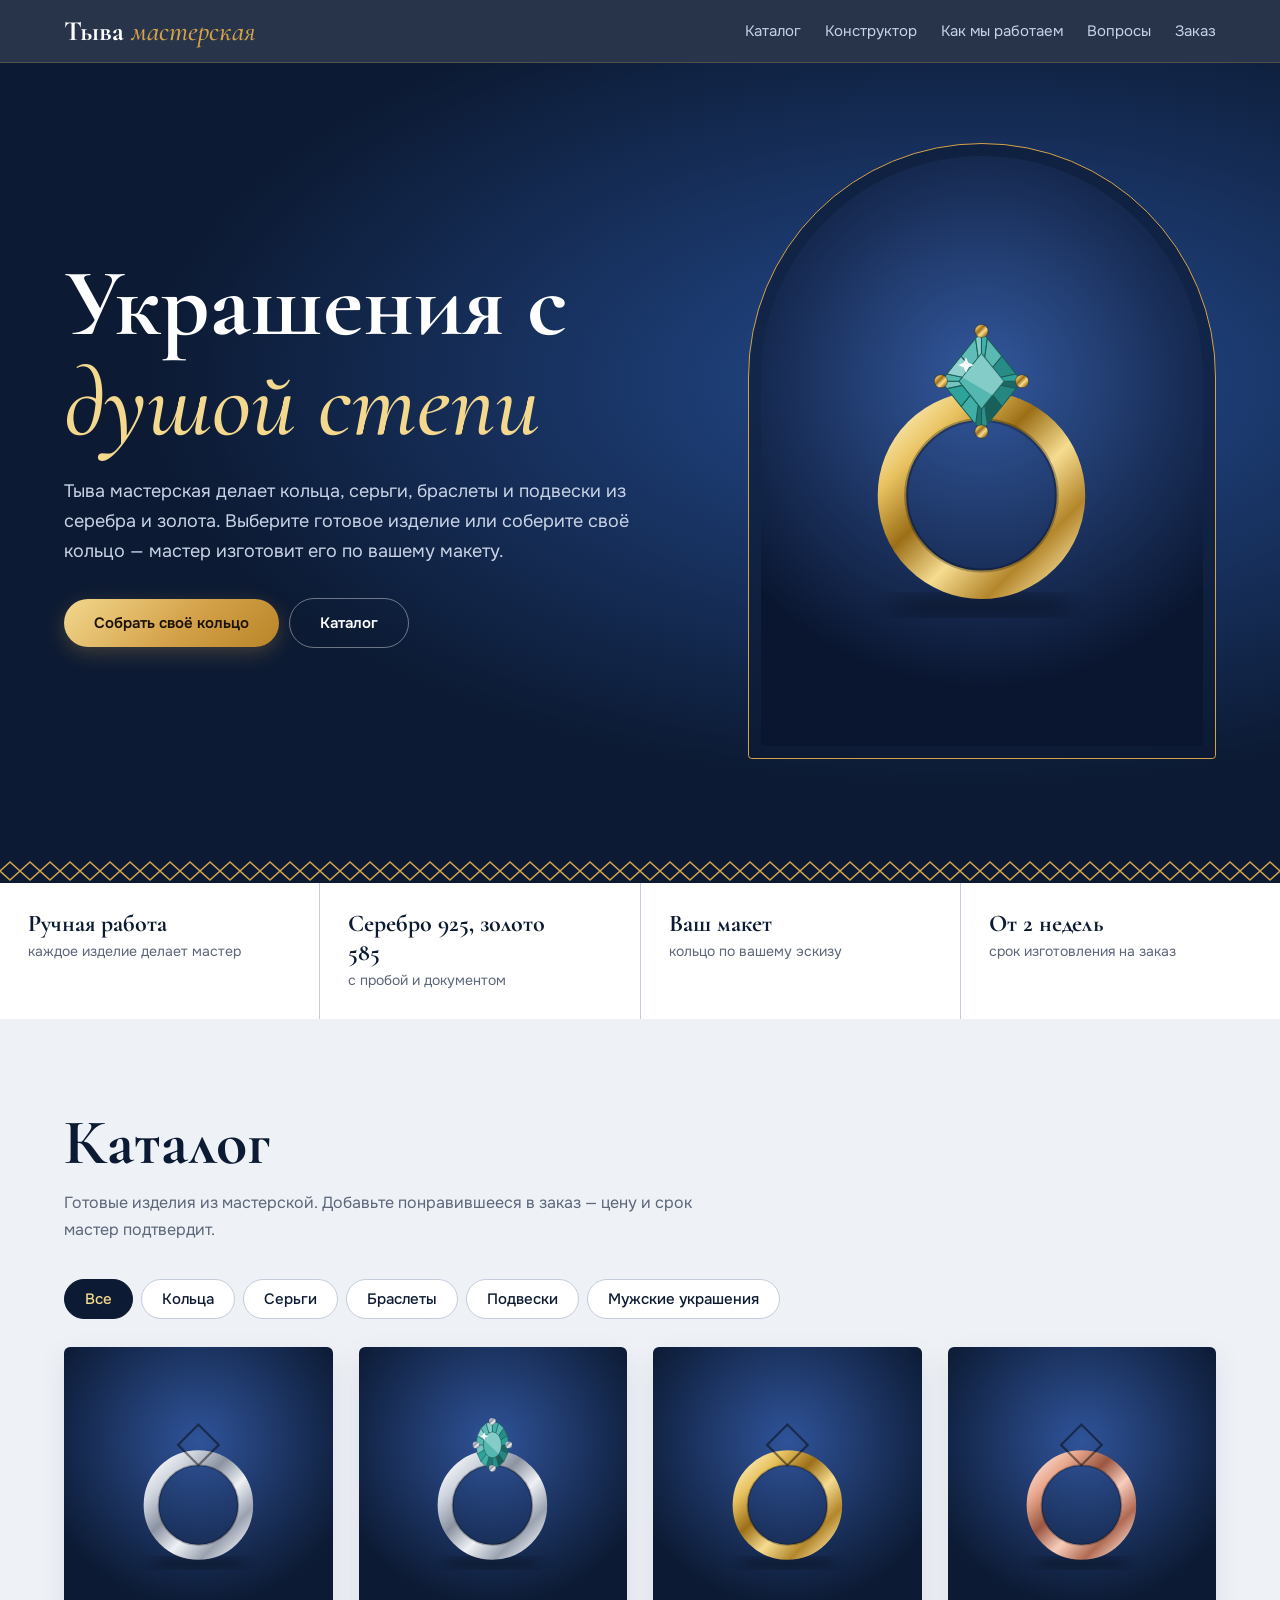
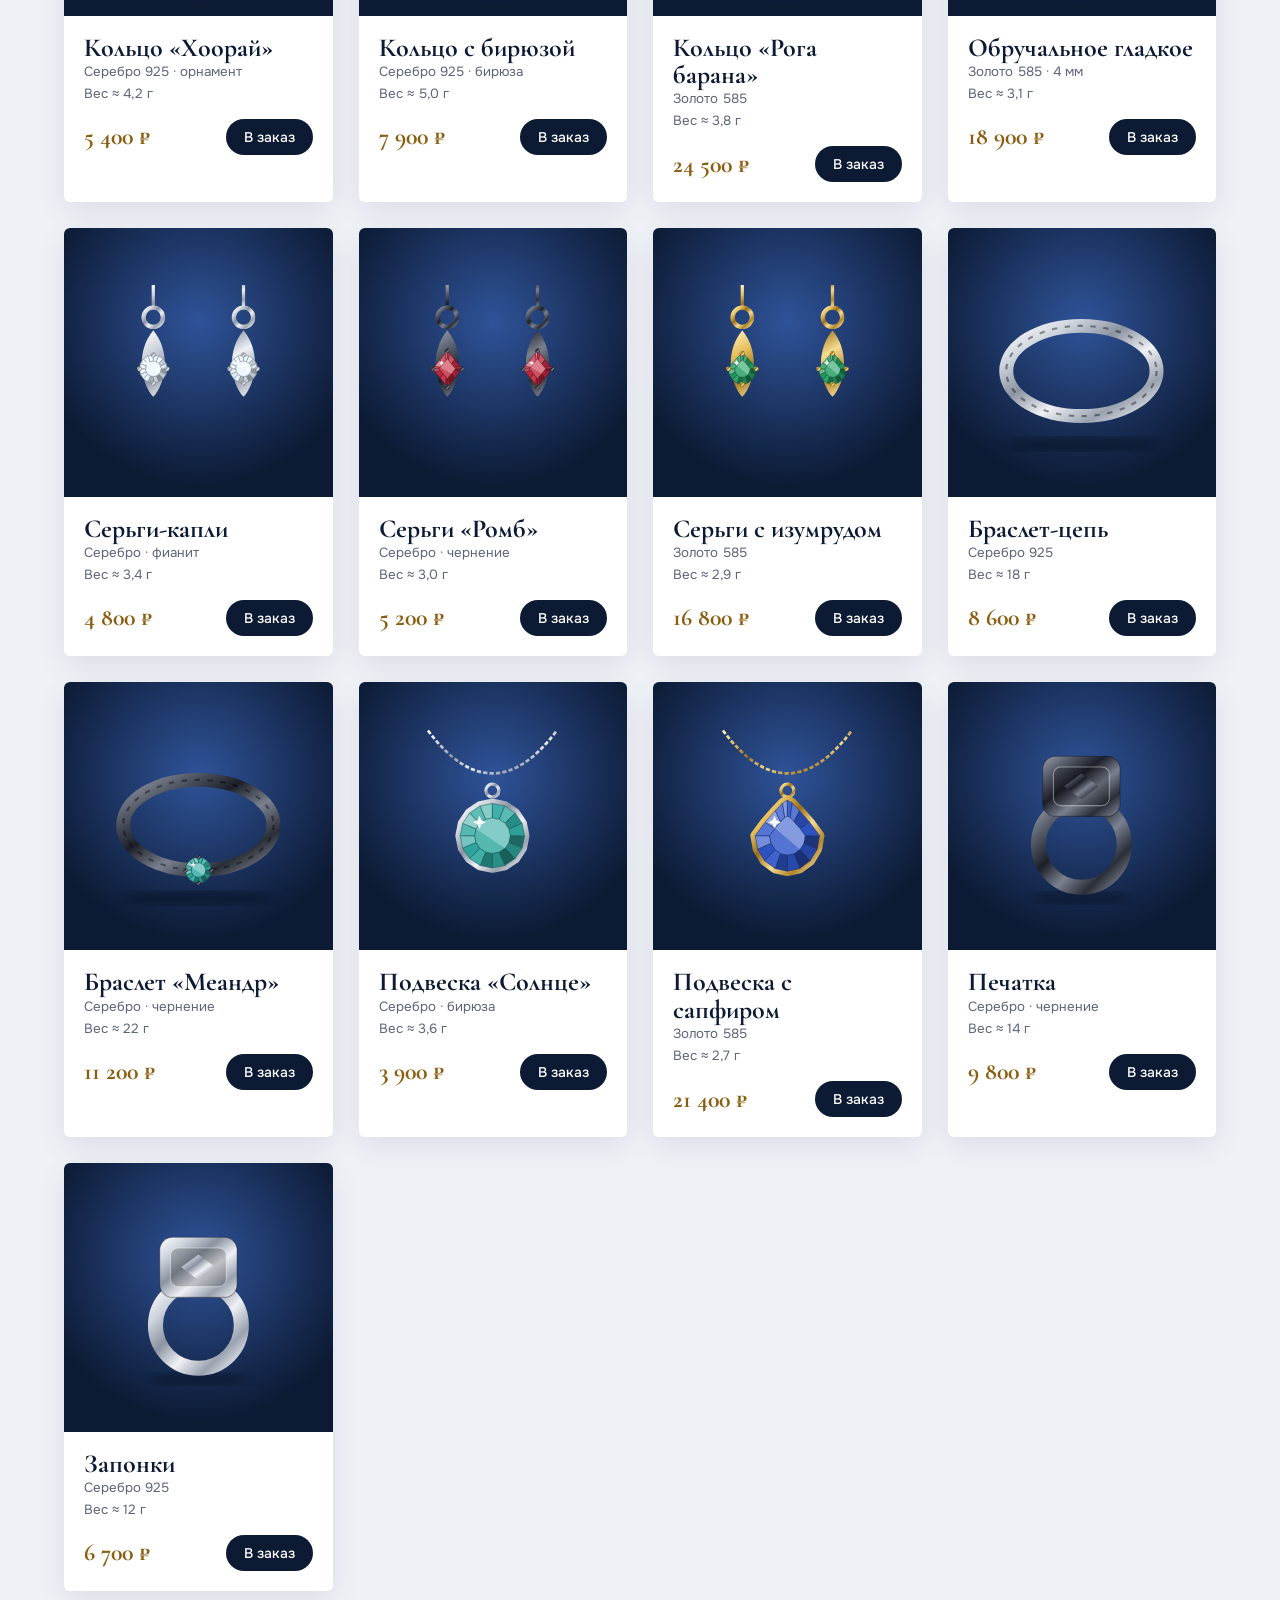
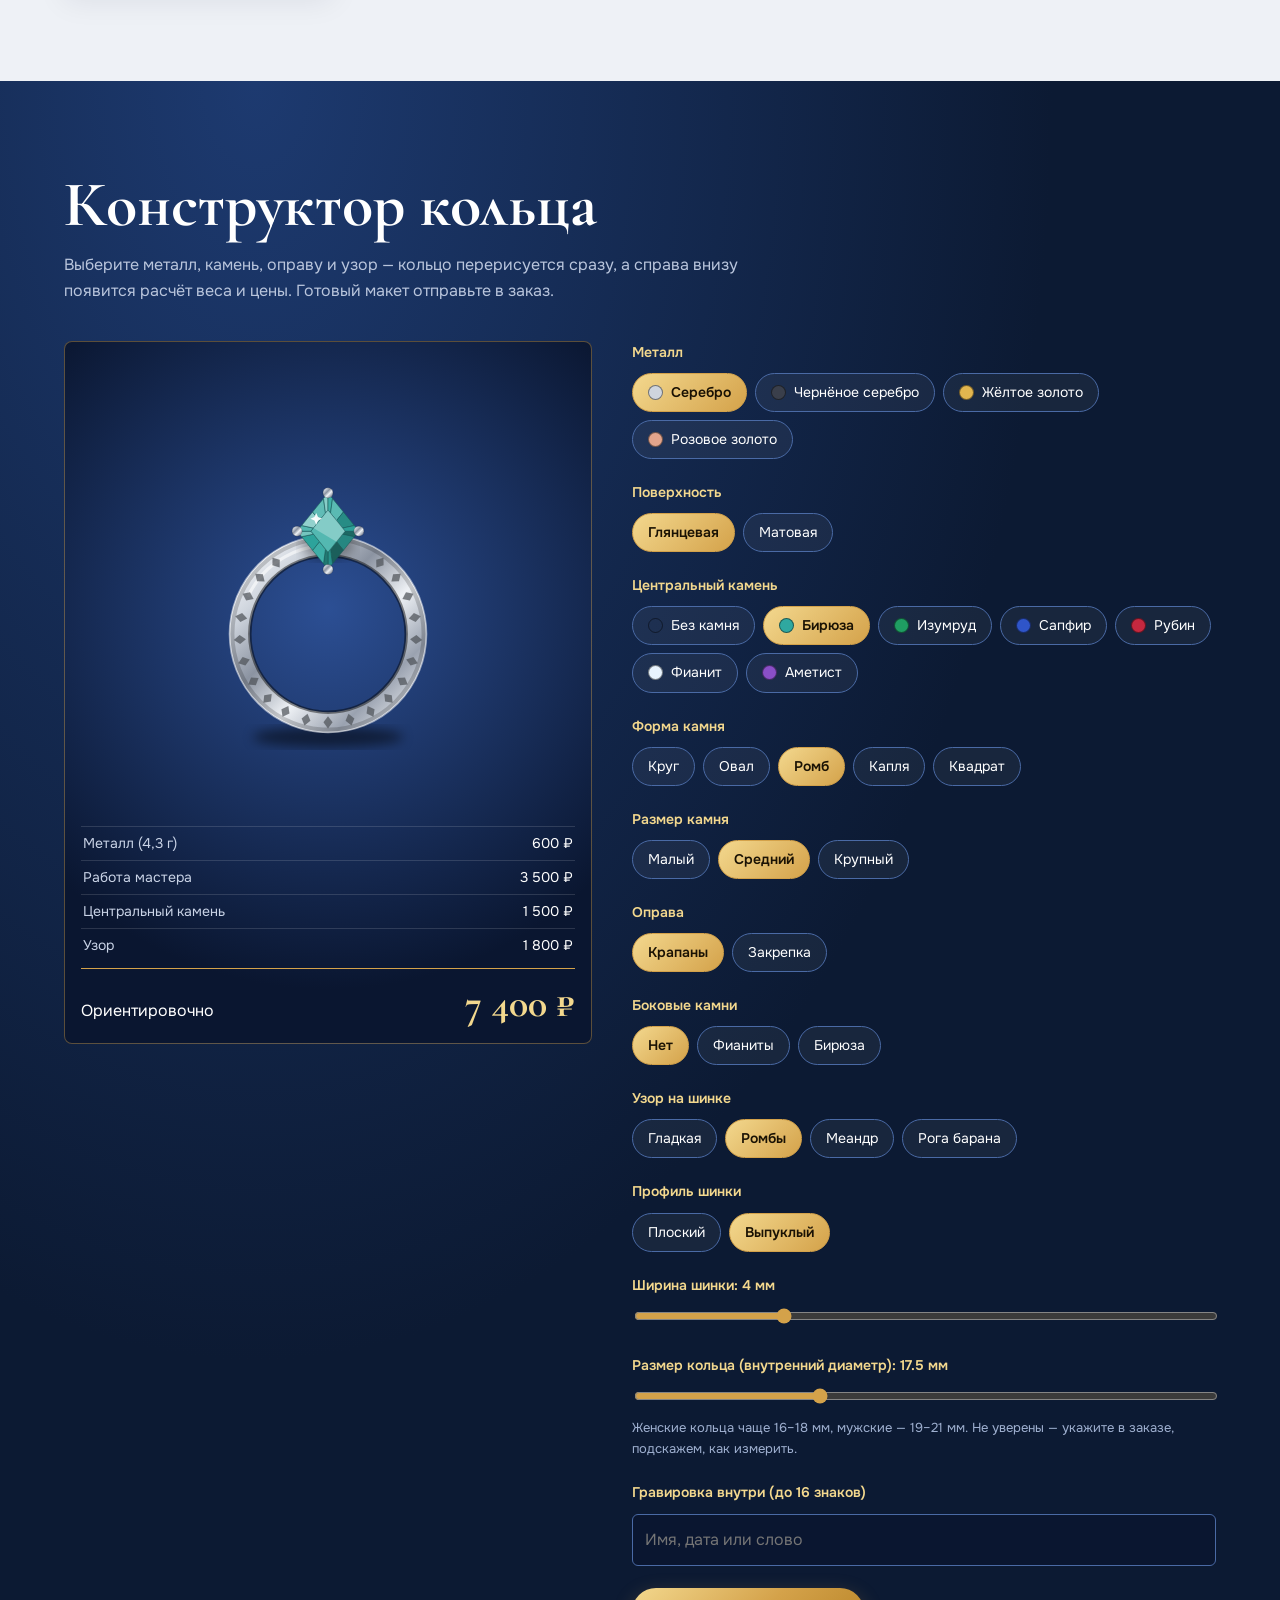
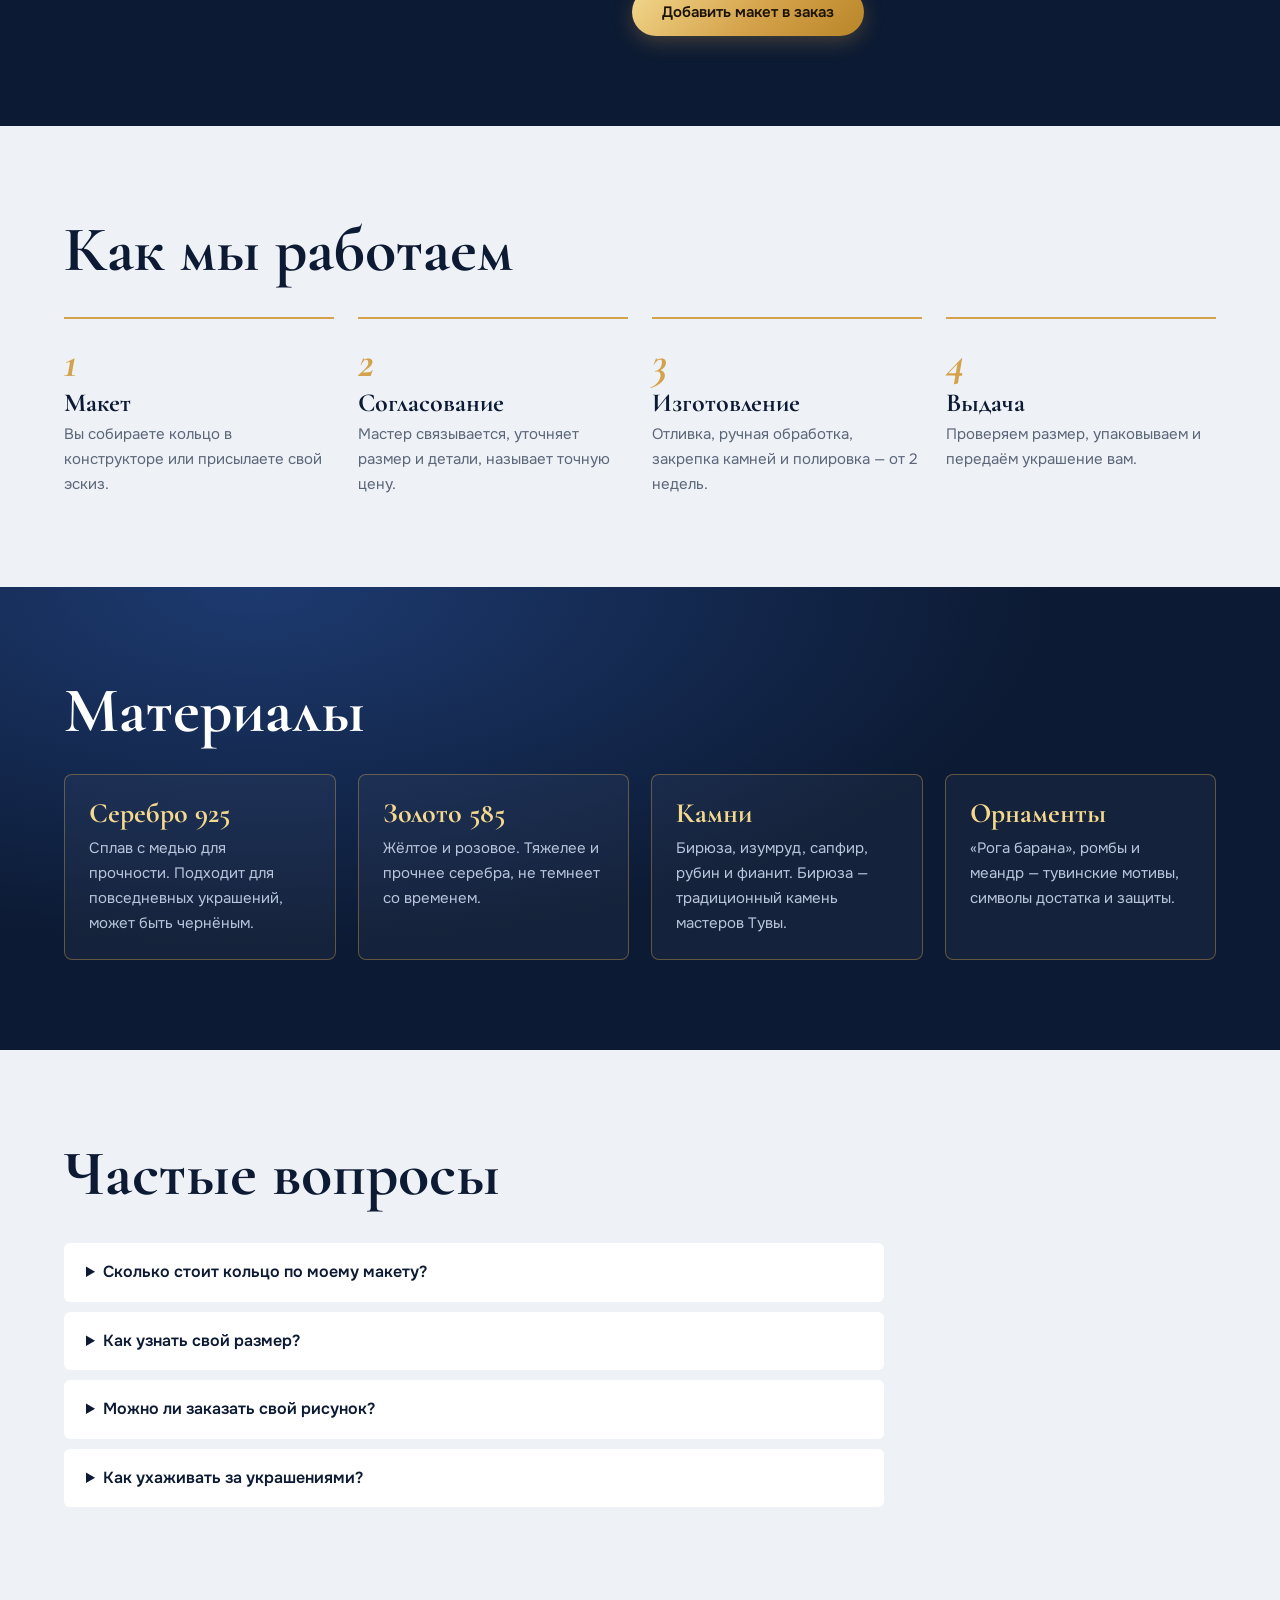
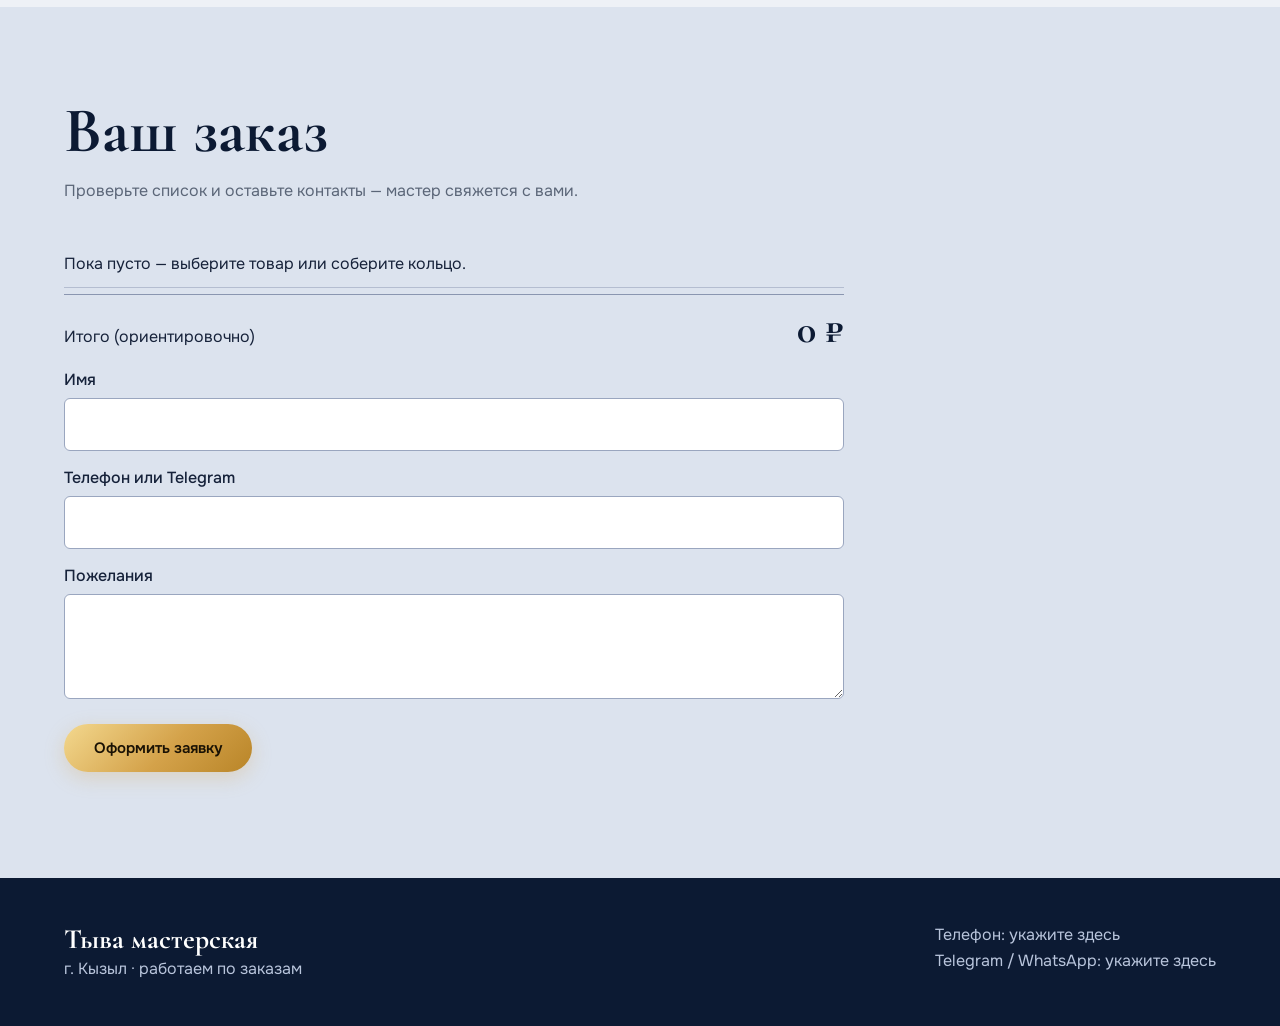
==== index.html @ b038f6e4 "Add files via upload" ====
<!DOCTYPE html>
<html lang="ru"><head><meta charset="utf-8"><meta name="viewport" content="width=device-width,initial-scale=1">
<title>Тыва мастерская — ювелирная мастерская</title>
<link href="https://fonts.googleapis.com/css2?family=Cormorant+Garamond:ital,wght@0,500;0,700;1,500&family=Onest:wght@400;500;600&display=swap" rel="stylesheet">
<style>
:root{--ink:#0C1A33;--ink2:#17305C;--gold:#D4A24A;--gold2:#F3D88E;--pearl:#EEF1F6;--tx:#16223A;--mut:#5B6678}
*{box-sizing:border-box}html{scroll-behavior:smooth}
body{margin:0;font:16px/1.65 Onest,system-ui,sans-serif;color:var(--tx);background:var(--pearl)}
h1,h2,h3{font-family:'Cormorant Garamond',Georgia,serif;margin:0;line-height:1.05}
h2{font-size:clamp(36px,5vw,64px);color:var(--ink);font-weight:700}
.dark h2{color:#fff}
header{position:sticky;top:0;z-index:9;display:flex;justify-content:space-between;align-items:center;padding:14px 5vw;background:rgba(12,26,51,.88);backdrop-filter:blur(10px);border-bottom:1px solid #D4A24A44}
.logo{font:700 28px 'Cormorant Garamond',serif;color:#fff;text-decoration:none}.logo b{color:var(--gold);font-style:italic;font-weight:500}
nav a{margin-left:24px;color:#C9D3E6;text-decoration:none;font-size:15px}nav a:hover{color:var(--gold2)}
.btn{display:inline-block;border:0;cursor:pointer;text-decoration:none;font:600 15px Onest,sans-serif;padding:14px 30px;color:#1a1204;background:linear-gradient(135deg,var(--gold2),var(--gold) 55%,#B98528);border-radius:40px;box-shadow:0 6px 20px #D4A24A44}
.btn:hover{filter:brightness(1.08)}.btn.ghost{background:none;color:#fff;border:1px solid #ffffff66;box-shadow:none;margin-left:10px}
:focus-visible{outline:3px solid var(--gold);outline-offset:3px}
.hero{background:radial-gradient(ellipse at 75% 40%,#244B8F 0,#0C1A33 60%);color:#fff;padding:80px 5vw 100px;display:grid;grid-template-columns:1.15fr .85fr;gap:50px;align-items:center}
.hero h1{font-size:clamp(50px,7.5vw,106px);font-weight:700}.hero h1 i{color:var(--gold2);font-weight:500}
.hero p{max-width:48ch;font-size:18px;color:#C9D3E6;margin:22px 0 32px}
.arch{position:relative;border-radius:999px 999px 16px 16px;border:1px solid var(--gold);padding:12px;background:#0C1A33aa}
.arch>div{border-radius:999px 999px 8px 8px;overflow:hidden;aspect-ratio:3/4;background:radial-gradient(circle at 50% 38%,#33599f,#0a1630 72%);position:relative;display:grid;place-items:center}
.arch img{position:absolute;inset:0;width:100%;height:100%;object-fit:cover}
.arch svg{width:92%}
.ornament{height:24px;background:var(--ink);position:relative}
.ornament:after{content:"";position:absolute;inset:0;background:var(--gold);-webkit-mask:url("data:image/svg+xml,%3Csvg xmlns='http://www.w3.org/2000/svg' width='40' height='24'%3E%3Cpath d='M0 12L10 3l10 9-10 9zM20 12l10-9 10 9-10 9z' fill='none' stroke='%23000' stroke-width='1.6'/%3E%3C/svg%3E") repeat-x center;mask:url("data:image/svg+xml,%3Csvg xmlns='http://www.w3.org/2000/svg' width='40' height='24'%3E%3Cpath d='M0 12L10 3l10 9-10 9zM20 12l10-9 10 9-10 9z' fill='none' stroke='%23000' stroke-width='1.6'/%3E%3C/svg%3E") repeat-x center}
.perks{display:grid;grid-template-columns:repeat(auto-fit,minmax(220px,1fr));gap:1px;background:#C5CCDA}
.perks div{background:#fff;padding:26px 5vw 26px 28px}.perks b{font:700 24px 'Cormorant Garamond',serif;color:var(--ink);display:block}.perks span{color:var(--mut);font-size:14px}
section{padding:90px 5vw}.sub{color:var(--mut);max-width:62ch;margin:14px 0 36px}.dark .sub{color:#B9C5DC}
.dark{background:radial-gradient(ellipse at 20% 0,#1d3a70 0,#0C1A33 55%);color:#fff}
.tabs{display:flex;gap:8px;flex-wrap:wrap;margin-bottom:28px}
.tabs button{background:#fff;border:1px solid #C5CCDA;color:var(--ink);padding:9px 20px;border-radius:30px;cursor:pointer;font:500 15px Onest,sans-serif}
.tabs button[aria-pressed=true]{background:var(--ink);color:var(--gold2);border-color:var(--ink)}
.grid{display:grid;grid-template-columns:repeat(auto-fill,minmax(250px,1fr));gap:26px}
.item{background:#fff;border-radius:6px;overflow:hidden;box-shadow:0 10px 30px #0C1A3314;transition:transform .25s}
.item:hover{transform:translateY(-4px)}
.pic{aspect-ratio:1;position:relative;background:radial-gradient(circle at 50% 35%,#2f5399,#0c1a33 75%);display:grid;place-items:center}
.pic svg{width:80%}.pic img{position:absolute;inset:0;width:100%;height:100%;object-fit:cover}
.info{padding:18px 20px 20px}.info h3{font-size:26px;color:var(--ink)}.info small{color:var(--mut);display:block}
.row{display:flex;justify-content:space-between;align-items:center;margin-top:14px}.price{font:700 24px 'Cormorant Garamond',serif;color:#8A5E10}
.row button{background:var(--ink);color:#fff;border:0;padding:9px 18px;border-radius:30px;cursor:pointer;font:500 14px Onest,sans-serif}.row button:hover{background:var(--ink2)}
.ctor{display:grid;grid-template-columns:minmax(300px,.95fr) 1.05fr;gap:40px;align-items:start}
.stage{position:sticky;top:84px;border:1px solid #D4A24A66;border-radius:8px;padding:16px;background:radial-gradient(circle at 50% 38%,#2c4f94,#0a1630 75%)}
.stage svg{display:block;width:100%;max-width:460px;margin:auto}
.bd{width:100%;border-collapse:collapse;font-size:14px;margin-top:8px}.bd td{padding:5px 2px;border-top:1px solid #ffffff22;color:#C9D3E6}.bd td:last-child{text-align:right;color:#fff}
.tot{display:flex;justify-content:space-between;align-items:baseline;border-top:1px solid var(--gold);margin-top:6px;padding-top:10px}.tot b{font:700 40px 'Cormorant Garamond',serif;color:var(--gold2)}
fieldset{border:0;padding:0;margin:0 0 22px}legend{font-weight:600;margin-bottom:9px;color:var(--gold2);font-size:14px;padding:0}
.opts{display:flex;flex-wrap:wrap;gap:8px}.opts label{cursor:pointer}.opts input{position:absolute;opacity:0}
.opts span{display:flex;align-items:center;gap:8px;border:1px solid #4a6aa5;padding:7px 15px;border-radius:30px;font-size:14px;background:#ffffff0d}
.opts input:checked+span{background:linear-gradient(135deg,var(--gold2),var(--gold));border-color:var(--gold);color:#1a1204;font-weight:600}
.opts input:focus-visible+span{outline:3px solid #fff}.dot{width:15px;height:15px;border-radius:50%;border:1px solid #0007}
input[type=range]{width:100%;accent-color:var(--gold)}.hint{font-size:13px;color:#9fb0d0;margin-top:4px}
.field,.out input,.out textarea{width:100%;padding:12px;font:inherit;border-radius:6px;border:1px solid #4a6aa5;background:#0a1630;color:#fff}
.steps{display:grid;grid-template-columns:repeat(auto-fit,minmax(220px,1fr));gap:24px;counter-reset:s;margin-top:34px}
.steps div{counter-increment:s;border-top:2px solid var(--gold);padding-top:16px}
.steps div:before{content:counter(s);font:italic 700 44px 'Cormorant Garamond',serif;color:var(--gold)}
.steps h3{font-size:26px;color:var(--ink)}.steps p{color:var(--mut);margin:6px 0 0;font-size:15px}
.mats{display:grid;grid-template-columns:repeat(auto-fit,minmax(260px,1fr));gap:22px;margin-top:30px}
.mats article{border:1px solid #D4A24A66;border-radius:8px;padding:24px;background:#ffffff0a}.mats h3{font-size:28px;color:var(--gold2)}.mats p{margin:8px 0 0;color:#B9C5DC;font-size:15px}
details{background:#fff;border-radius:6px;padding:16px 22px;margin-bottom:10px;max-width:820px}summary{cursor:pointer;font-weight:600;color:var(--ink)}details p{color:var(--mut);margin:10px 0 0}
#order{background:#DCE3EE}.out{max-width:780px}.cart{list-style:none;padding:0;margin:0}
.cart li{display:flex;justify-content:space-between;gap:16px;padding:10px 0;border-bottom:1px solid #b4bdd0}.cart small{color:var(--mut)}.cart button{background:none;border:0;color:#a33;cursor:pointer;font-size:16px}
.out label{display:block;margin:14px 0 5px;font-weight:500}.out input,.out textarea{background:#fff;color:var(--tx);border-color:#9aa6bf}
pre{background:#fff;border-left:4px solid var(--gold);padding:16px;white-space:pre-wrap;font:14px/1.5 Onest,sans-serif;border-radius:4px}
footer{background:var(--ink);color:#B9C5DC;padding:44px 5vw;display:flex;justify-content:space-between;flex-wrap:wrap;gap:20px}
footer b{font:700 28px 'Cormorant Garamond',serif;color:#fff}
@media(max-width:820px){.hero,.ctor{grid-template-columns:1fr}.stage{position:static}.arch{max-width:360px;margin:auto}nav a{margin-left:12px;font-size:14px}}
</style></head><body>
<svg width="0" height="0" style="position:absolute"><defs>
<linearGradient id="gM" x1="0" y1="0" x2="1" y2="1"><stop offset="0" stop-color="#fff"/><stop offset=".2" stop-color="#cfd5de"/><stop offset=".4" stop-color="#8b93a1"/><stop offset=".6" stop-color="#eef1f5"/><stop offset=".8" stop-color="#9aa2b0"/><stop offset="1" stop-color="#f6f8fa"/></linearGradient>
<linearGradient id="gG" x1="0" y1="0" x2="1" y2="1"><stop offset="0" stop-color="#fff3c4"/><stop offset=".2" stop-color="#e8c260"/><stop offset=".4" stop-color="#9c6f17"/><stop offset=".6" stop-color="#f6dc90"/><stop offset=".8" stop-color="#b3862b"/><stop offset="1" stop-color="#ffe9a8"/></linearGradient>
<linearGradient id="gR" x1="0" y1="0" x2="1" y2="1"><stop offset="0" stop-color="#ffe3d6"/><stop offset=".2" stop-color="#e8a78d"/><stop offset=".4" stop-color="#9a5640"/><stop offset=".6" stop-color="#f8cdbb"/><stop offset=".8" stop-color="#b06a52"/><stop offset="1" stop-color="#ffe6da"/></linearGradient>
<linearGradient id="gB" x1="0" y1="0" x2="1" y2="1"><stop offset="0" stop-color="#9aa0ad"/><stop offset=".2" stop-color="#555b69"/><stop offset=".4" stop-color="#1c1f28"/><stop offset=".6" stop-color="#7b8190"/><stop offset=".8" stop-color="#2a2e38"/><stop offset="1" stop-color="#8a909d"/></linearGradient>
<filter id="bl"><feGaussianBlur stdDeviation="5"/></filter></defs></svg>

<header><a class="logo" href="#top">Тыва <b>мастерская</b></a><nav><a href="#catalog">Каталог</a><a href="#design">Конструктор</a><a href="#how">Как мы работаем</a><a href="#faq">Вопросы</a><a href="#order">Заказ</a></nav></header>
<main id="top">
<div class="hero"><div><h1>Украшения с <i>душой степи</i></h1><p>Тыва мастерская делает кольца, серьги, браслеты и подвески из серебра и золота. Выберите готовое изделие или соберите своё кольцо — мастер изготовит его по вашему макету.</p><a class="btn" href="#design">Собрать своё кольцо</a><a class="btn ghost" href="#catalog">Каталог</a></div>
<div class="arch"><div><img src="images/hero.jpg" alt="" onerror="this.remove()"><svg id="heroArt" viewBox="0 0 200 200" aria-hidden="true"></svg></div></div></div>
<div class="ornament"></div>
<div class="perks"><div><b>Ручная работа</b><span>каждое изделие делает мастер</span></div><div><b>Серебро 925, золото 585</b><span>с пробой и документом</span></div><div><b>Ваш макет</b><span>кольцо по вашему эскизу</span></div><div><b>От 2 недель</b><span>срок изготовления на заказ</span></div></div>

<section id="catalog"><h2>Каталог</h2><p class="sub">Готовые изделия из мастерской. Добавьте понравившееся в заказ — цену и срок мастер подтвердит.</p><div class="tabs" id="tabs"></div><div class="grid" id="grid"></div></section>

<section id="design" class="dark"><h2>Конструктор кольца</h2><p class="sub">Выберите металл, камень, оправу и узор — кольцо перерисуется сразу, а справа внизу появится расчёт веса и цены. Готовый макет отправьте в заказ.</p>
<div class="ctor"><div class="stage"><svg id="ring" viewBox="0 0 400 400" role="img" aria-label="Макет кольца"></svg><table class="bd" id="bd"></table><div class="tot"><span>Ориентировочно</span><b id="rp"></b></div></div>
<div>
<fieldset><legend>Металл</legend><div class="opts" id="o-metal"></div></fieldset>
<fieldset><legend>Поверхность</legend><div class="opts" id="o-fin"></div></fieldset>
<fieldset><legend>Центральный камень</legend><div class="opts" id="o-stone"></div></fieldset>
<fieldset><legend>Форма камня</legend><div class="opts" id="o-shape"></div></fieldset>
<fieldset><legend>Размер камня</legend><div class="opts" id="o-ssz"></div></fieldset>
<fieldset><legend>Оправа</legend><div class="opts" id="o-set"></div></fieldset>
<fieldset><legend>Боковые камни</legend><div class="opts" id="o-side"></div></fieldset>
<fieldset><legend>Узор на шинке</legend><div class="opts" id="o-pat"></div></fieldset>
<fieldset><legend>Профиль шинки</legend><div class="opts" id="o-prof"></div></fieldset>
<fieldset><legend>Ширина шинки: <span id="wv"></span> мм</legend><input type="range" id="width" min="2" max="10" step=".5" value="4" aria-label="Ширина"></fieldset>
<fieldset><legend>Размер кольца (внутренний диаметр): <span id="sv"></span> мм</legend><input type="range" id="size" min="15" max="23" step=".5" value="17.5" aria-label="Размер"><div class="hint">Женские кольца чаще 16–18 мм, мужские — 19–21 мм. Не уверены — укажите в заказе, подскажем, как измерить.</div></fieldset>
<fieldset><legend>Гравировка внутри (до 16 знаков)</legend><input class="field" type="text" id="engr" maxlength="16" placeholder="Имя, дата или слово"></fieldset>
<button class="btn" id="addRing">Добавить макет в заказ</button></div></div></section>

<section id="how"><h2>Как мы работаем</h2><div class="steps"><div><h3>Макет</h3><p>Вы собираете кольцо в конструкторе или присылаете свой эскиз.</p></div><div><h3>Согласование</h3><p>Мастер связывается, уточняет размер и детали, называет точную цену.</p></div><div><h3>Изготовление</h3><p>Отливка, ручная обработка, закрепка камней и полировка — от 2 недель.</p></div><div><h3>Выдача</h3><p>Проверяем размер, упаковываем и передаём украшение вам.</p></div></div></section>

<section class="dark"><h2>Материалы</h2><div class="mats"><article><h3>Серебро 925</h3><p>Сплав с медью для прочности. Подходит для повседневных украшений, может быть чернёным.</p></article><article><h3>Золото 585</h3><p>Жёлтое и розовое. Тяжелее и прочнее серебра, не темнеет со временем.</p></article><article><h3>Камни</h3><p>Бирюза, изумруд, сапфир, рубин и фианит. Бирюза — традиционный камень мастеров Тувы.</p></article><article><h3>Орнаменты</h3><p>«Рога барана», ромбы и меандр — тувинские мотивы, символы достатка и защиты.</p></article></div></section>

<section id="faq"><h2>Частые вопросы</h2><p class="sub"></p>
<details><summary>Сколько стоит кольцо по моему макету?</summary><p>Цена в конструкторе — ориентировочная: она учитывает вес металла, камни и работу. Точную сумму мастер называет после согласования.</p></details>
<details><summary>Как узнать свой размер?</summary><p>Измерьте внутренний диаметр любого подходящего кольца линейкой в миллиметрах. Это и есть размер для конструктора.</p></details>
<details><summary>Можно ли заказать свой рисунок?</summary><p>Да. Опишите идею в пожеланиях к заказу или пришлите эскиз мастеру.</p></details>
<details><summary>Как ухаживать за украшениями?</summary><p>Храните отдельно в мягкой ткани, не носите в бане и при уборке с химией, протирайте сухой салфеткой.</p></details></section>

<section id="order"><h2>Ваш заказ</h2><p class="sub">Проверьте список и оставьте контакты — мастер свяжется с вами.</p>
<div class="out"><ul class="cart" id="cart"></ul><div class="tot" style="border-color:#8a96b0"><span>Итого (ориентировочно)</span><b id="sum" style="color:var(--ink)"></b></div>
<label for="nm">Имя</label><input id="nm" autocomplete="name"><label for="ct">Телефон или Telegram</label><input id="ct" autocomplete="tel"><label for="cm">Пожелания</label><textarea id="cm" rows="3"></textarea>
<p><button class="btn" id="send">Оформить заявку</button></p><div id="res" aria-live="polite"></div></div></section>
</main>
<footer><div><b>Тыва мастерская</b><br>г. Кызыл · работаем по заказам</div><div>Телефон: укажите здесь<br>Telegram / WhatsApp: укажите здесь</div></footer>

<script>
const $=s=>document.querySelector(s),fmt=n=>n.toLocaleString('ru-RU')+' ₽';
const mix=(h,f)=>{const n=parseInt(h.slice(1),16);return'rgb('+[n>>16,n>>8&255,n&255].map(v=>Math.round(f>0?v+(255-v)*f:v*(1+f)))+')'};
const EX={round:2,oval:2,sq:4,rhomb:1,drop:2};
function pts(sh,k,cx,cy){const N=16,o=[];for(let i=0;i<N;i++){const t=i/N*6.2832,c=Math.cos(t),s=Math.sin(t),e=2/EX[sh];let x=Math.sign(c)*Math.abs(c)**e,y=Math.sign(s)*Math.abs(s)**e;
 if(sh=='oval'){x*=.8;y*=1.15}if(sh=='rhomb'){x*=1.05;y*=1.3}if(sh=='drop'){y*=1.1;if(y<0)x*=1+y*.6}o.push([cx+x*k,cy+y*k])}return o}
const P=a=>a.map(p=>p[0].toFixed(1)+','+p[1].toFixed(1)).join(' ');
function gem(cx,cy,k,sh,col,set,m){const o=pts(sh,k,cx,cy),n=pts(sh,k*.55,cx,cy),N=16;let g='';
 if(set=='Закрепка')g+=`<polygon points="${P(o)}" fill="${mix(col,-.6)}" stroke="url(#${m})" stroke-width="${k*.3}" stroke-linejoin="round"/>`;
 for(let i=0;i<N;i++){const j=(i+1)%N,a=(i+.5)/N*6.2832,f=.34*Math.cos(a+2.36)+(i%2?.14:-.1);
  g+=`<polygon points="${P([o[i],o[j],n[j],n[i]])}" fill="${mix(col,f)}" stroke="${mix(col,-.45)}" stroke-width=".5"/>`}
 g+=`<polygon points="${P(n)}" fill="${mix(col,.18)}" stroke="${mix(col,-.4)}" stroke-width=".5"/><polygon points="${P(n.slice(9).concat(n.slice(0,3)))}" fill="#fff" opacity=".28"/>`;
 if(set=='Крапаны')for(let i=0;i<N;i+=4)g+=`<circle cx="${o[i][0]}" cy="${o[i][1]}" r="${k*.17}" fill="url(#${m})" stroke="#0005" stroke-width=".5"/>`;
 g+=`<path d="M${cx-k*.4} ${cy-k*.62}l${k*.06} ${k*.14} ${k*.14} ${k*.06}-${k*.14} ${k*.06}-${k*.06} ${k*.14}-${k*.06}-${k*.14}-${k*.14}-${k*.06} ${k*.14}-${k*.06}z" fill="#fff" opacity=".95"/>`;return g}
/* иллюстрации каталога */
function art(c,m,gc,sh){const gm=(x,y,k)=>gc?gem(x,y,k,sh,gc,'Крапаны',m):`<path d="M${x} ${y-k}l${k} ${k}-${k} ${k}-${k}-${k}z" fill="none" stroke="#0007" stroke-width="2"/>`,st=(w)=>`stroke="url(#${m})" stroke-width="${w}" fill="none"`;
 return{ring:`<ellipse cx="100" cy="176" rx="46" ry="5" fill="#000" opacity=".4" filter="url(#bl)"/><circle cx="100" cy="122" r="44" ${st(14)}/><circle cx="100" cy="122" r="37" stroke="#0004" stroke-width="2" fill="none"/>${gm(100,66,19)}`,
 ear:`<path d="M58 28v22M142 28v22" ${st(3)}/><circle cx="58" cy="58" r="9" ${st(4)}/><circle cx="142" cy="58" r="9" ${st(4)}/><path d="M58 70c-18 22-10 52 0 62 10-10 18-40 0-62zM142 70c-18 22-10 52 0 62 10-10 18-40 0-62z" fill="url(#${m})"/>${gm(58,106,13)}${gm(142,106,13)}`,
 bra:`<ellipse cx="100" cy="176" rx="70" ry="6" fill="#000" opacity=".4" filter="url(#bl)"/><ellipse cx="100" cy="108" rx="70" ry="42" ${st(13)}/><ellipse cx="100" cy="108" rx="70" ry="42" stroke="#0006" stroke-width="2" stroke-dasharray="5 7" fill="none"/>${gc?gm(100,150,12):''}`,
 pen:`<path d="M40 20q60 80 120 0" ${st(2.5)} stroke-dasharray="4 2"/><circle cx="100" cy="76" r="6" ${st(3)}/>${gem(100,118,30,sh,gc||'#2fa8a0','Закрепка',m)}`,
 set:`<ellipse cx="100" cy="176" rx="46" ry="5" fill="#000" opacity=".4" filter="url(#bl)"/><circle cx="100" cy="126" r="40" ${st(14)}/><rect x="64" y="44" width="72" height="56" rx="12" fill="url(#${m})" stroke="#0005"/><rect x="74" y="54" width="52" height="36" rx="7" fill="#0003" stroke="#fff6"/><path d="M100 60l16 12-16 12-16-12z" fill="url(#${m})"/>`}[c]}
const items=[['ring','Кольцо «Хоорай»','Серебро 925 · орнамент',5400,'gM','','round','4,2 г'],['ring','Кольцо с бирюзой','Серебро 925 · бирюза',7900,'gM','#2fa8a0','oval','5,0 г'],['ring','Кольцо «Рога барана»','Золото 585',24500,'gG','','round','3,8 г'],['ring','Обручальное гладкое','Золото 585 · 4 мм',18900,'gR','','round','3,1 г'],
['ear','Серьги-капли','Серебро · фианит',4800,'gM','#e8f4ff','round','3,4 г'],['ear','Серьги «Ромб»','Серебро · чернение',5200,'gB','#c4283f','rhomb','3,0 г'],['ear','Серьги с изумрудом','Золото 585',16800,'gG','#1f9d62','drop','2,9 г'],
['bra','Браслет-цепь','Серебро 925',8600,'gM','','round','18 г'],['bra','Браслет «Меандр»','Серебро · чернение',11200,'gB','#2fa8a0','round','22 г'],
['pen','Подвеска «Солнце»','Серебро · бирюза',3900,'gM','#2fa8a0','round','3,6 г'],['pen','Подвеска с сапфиром','Золото 585',21400,'gG','#2f55c9','drop','2,7 г'],
['set','Печатка','Серебро · чернение',9800,'gB','','round','14 г'],['set','Запонки','Серебро 925',6700,'gM','','round','12 г']];
const cats={ring:'Кольца',ear:'Серьги',bra:'Браслеты',pen:'Подвески',set:'Мужские украшения'};let cur='all';const cart=[];
$('#heroArt').innerHTML=art('ring','gG','#2fa8a0','rhomb');
function tabs(){$('#tabs').innerHTML='';[['all','Все'],...Object.entries(cats)].forEach(([k,v])=>{const b=document.createElement('button');b.textContent=v;b.setAttribute('aria-pressed',k==cur);b.onclick=()=>{cur=k;tabs();grid()};$('#tabs').append(b)})}
function grid(){$('#grid').innerHTML=items.map((t,i)=>cur=='all'||t[0]==cur?`<article class="item"><div class="pic"><svg viewBox="0 0 200 200">${art(t[0],t[4],t[5],t[6])}</svg><img src="images/item-${i+1}.jpg" alt="${t[1]}" onerror="this.remove()"></div><div class="info"><h3>${t[1]}</h3><small>${t[2]}</small><small>Вес ≈ ${t[7]}</small><div class="row"><span class="price">${fmt(t[3])}</span><button onclick="add(${i})">В заказ</button></div></div></article>`:'').join('')}
function add(i){const t=items[i];cart.push({n:t[1],d:t[2],p:t[3]});draw();location.hash='#order'}
/* конструктор */
const MET={'Серебро':{g:'gM',mid:'#aab1bd',d:10.4,c:140},'Чернёное серебро':{g:'gB',mid:'#3a3f4b',d:10.4,c:160},'Жёлтое золото':{g:'gG',mid:'#c99a35',d:13.4,c:6200},'Розовое золото':{g:'gR',mid:'#c9806a',d:13.4,c:6300}};
const DOT={'Серебро':'#cfd5de','Чернёное серебро':'#3a3f4b','Жёлтое золото':'#e2b64f','Розовое золото':'#e3a58c'};
const STN={'Без камня':[null,0],'Бирюза':['#2fa8a0',1500],'Изумруд':['#1f9d62',4800],'Сапфир':['#2f55c9',4200],'Рубин':['#c4283f',4500],'Фианит':['#e8f4ff',600],'Аметист':['#8a4fc7',1100]};
const SH={'Круг':'round','Овал':'oval','Ромб':'rhomb','Капля':'drop','Квадрат':'sq'},SS={'Малый':.8,'Средний':1,'Крупный':1.3};
const S={metal:'Серебро',fin:'Глянцевая',stone:'Бирюза',shape:'Ромб',ssz:'Средний',set:'Крапаны',side:'Нет',pat:'Ромбы',prof:'Выпуклый'};
const OPT={metal:Object.keys(MET),fin:['Глянцевая','Матовая'],stone:Object.keys(STN),shape:Object.keys(SH),ssz:Object.keys(SS),set:['Крапаны','Закрепка'],side:['Нет','Фианиты','Бирюза'],pat:['Гладкая','Ромбы','Меандр','Рога барана'],prof:['Плоский','Выпуклый']};
const DOTS={metal:k=>DOT[k],stone:k=>STN[k][0]||'transparent'};
for(const key in OPT){$('#o-'+key).innerHTML=OPT[key].map(k=>`<label><input type="radio" name="${key}" value="${k}" ${S[key]==k?'checked':''}><span>${DOTS[key]?`<i class="dot" style="background:${DOTS[key](k)}"></i>`:''}${k}</span></label>`).join('');
 $('#o-'+key).onchange=e=>{S[key]=e.target.value;ring()}}
function calc(){const w=+$('#width').value,sz=+$('#size').value,M=MET[S.metal],t=S.prof=='Выпуклый'?1.7:1.5,g=Math.PI*(sz+t)*w*t/1000*M.d,has=!!STN[S.stone][0],sm=SS[S.ssz];
 const rows=[['Металл ('+g.toFixed(1).replace('.',',')+' г)',g*M.c],['Работа мастера',3500],['Центральный камень',has?STN[S.stone][1]*sm*sm:0],['Оправа',has&&S.set=='Закрепка'?400:0],['Боковые камни',S.side=='Нет'?0:1200],['Узор',S.pat=='Гладкая'?0:1800],['Гравировка',$('#engr').value?600:0]];
 const r=rows.map(x=>[x[0],Math.round(x[1]/100)*100]).filter(x=>x[1]>0);return{w,sz,g,rows:r,price:r.reduce((a,x)=>a+x[1],0)}}
function ring(){const c=calc(),{w,sz}=c,M=MET[S.metal],m=M.g,matte=S.fin=='Матовая',R=58+(sz-15)*4,th=w*4.4,rm=R+th/2,cx=200,cy=240;
 const C=6.2832*rm;let s=`<ellipse cx="${cx}" cy="${cy+rm+th/2+4}" rx="${rm*.85}" ry="9" fill="#000" opacity=".5" filter="url(#bl)"/>`;
 s+=`<circle cx="${cx}" cy="${cy}" r="${rm}" fill="none" stroke="url(#${m})" stroke-width="${th}"/>`;
 if(matte)s+=`<circle cx="${cx}" cy="${cy}" r="${rm}" fill="none" stroke="${M.mid}" stroke-opacity=".6" stroke-width="${th}"/>`;
 s+=`<circle cx="${cx}" cy="${cy}" r="${R}" fill="none" stroke="#000" stroke-opacity=".45" stroke-width="3"/><circle cx="${cx}" cy="${cy}" r="${R+th}" fill="none" stroke="#fff" stroke-opacity="${matte?.15:.5}" stroke-width="1.5"/>`;
 if(S.prof=='Выпуклый'){if(!matte)s+=`<circle cx="${cx}" cy="${cy}" r="${rm}" fill="none" stroke="#fff" stroke-opacity=".6" stroke-width="${th*.16}" stroke-dasharray="${C*.2} ${C*.8}" transform="rotate(205 ${cx} ${cy})"/>`;s+=`<circle cx="${cx}" cy="${cy}" r="${R+th*.86}" fill="none" stroke="#000" stroke-opacity=".18" stroke-width="${th*.2}"/>`}
 else s+=`<circle cx="${cx}" cy="${cy}" r="${R+th*.1}" fill="none" stroke="#000" stroke-opacity=".3"/><circle cx="${cx}" cy="${cy}" r="${R+th*.9}" fill="none" stroke="#000" stroke-opacity=".3"/>`;
 const n=Math.round(C/(th*1.1)),dk=mix(M.mid,-.55);
 if(S.pat!='Гладкая')for(let i=0;i<n;i++){const a=(i+.5)/n*360;if(a>24&&a<336){const tf=`transform="rotate(${a} ${cx} ${cy}) translate(${cx} ${cy-rm})"`,q=th*.5;
  if(S.pat=='Ромбы')s+=`<path ${tf} d="M0-${q*.6}L${q*.45} 0 0 ${q*.6}-${q*.45} 0z" fill="${dk}" opacity=".7"/>`;
  if(S.pat=='Меандр')s+=`<path ${tf} d="M-${q*.5} ${q*.4}v-${q*.8}h${q*.7}v${q*.5}h-${q*.35}" fill="none" stroke="${dk}" stroke-width="1.6"/>`;
  if(S.pat=='Рога барана')s+=`<path ${tf} d="M0 ${q*.6}c-${q}-${q*.2}-${q*.7}-${q*1.2} 0-${q*.8}c${q*.4} ${q*.2} 0 ${q*.5}-${q*.2} ${q*.4}" fill="none" stroke="${dk}" stroke-width="1.6" stroke-linecap="round"/>`}}
 const col=STN[S.stone][0];
 if(S.side!='Нет'){const sc=S.side=='Бирюза'?'#2fa8a0':'#e8f4ff';for(const a of[-32,32]){const r=a*Math.PI/180;s+=gem(cx+Math.sin(r)*rm,cy-Math.cos(r)*rm,Math.min(th*.3,11),'round',sc,'Закрепка',m)}}
 if(col){const k=(20+w*1.4)*SS[S.ssz];s+=`<ellipse cx="${cx}" cy="${cy-rm-th*.05}" rx="${k*.9}" ry="${k*.5}" fill="#000" opacity=".35" filter="url(#bl)"/>`+gem(cx,cy-R-th-k*.15,k,SH[S.shape],col,S.set,m)}
 const e=$('#engr').value.replace(/[<&]/g,'');if(e)s+=`<text x="200" y="${cy+4}" text-anchor="middle" fill="#9fb4de" font-size="13" font-style="italic" font-family="Cormorant Garamond,serif">${e}</text>`;
 $('#ring').innerHTML=s;$('#wv').textContent=w;$('#sv').textContent=sz;$('#rp').textContent=fmt(c.price);
 $('#bd').innerHTML=c.rows.map(x=>`<tr><td>${x[0]}</td><td>${fmt(x[1])}</td></tr>`).join('')}
$('#width').oninput=$('#size').oninput=$('#engr').oninput=ring;
$('#addRing').onclick=()=>{const c=calc(),e=$('#engr').value,has=!!STN[S.stone][0];
 cart.push({n:'Кольцо по макету',p:c.price,d:`${S.metal}, ${S.fin.toLowerCase()}; камень: ${has?S.stone+', '+S.shape.toLowerCase()+', '+S.ssz.toLowerCase()+', оправа: '+S.set.toLowerCase():'нет'}; боковые: ${S.side.toLowerCase()}; узор: ${S.pat.toLowerCase()}; профиль: ${S.prof.toLowerCase()}; ширина ${c.w} мм; размер ${c.sz} мм; вес ≈ ${c.g.toFixed(1)} г${e?'; гравировка: «'+e+'»':''}`});draw();location.hash='#order'};
function draw(){$('#cart').innerHTML=cart.length?cart.map((c,i)=>`<li><span><b>${c.n}</b><br><small>${c.d}</small></span><span>${fmt(c.p)} <button onclick="cart.splice(${i},1);draw()" aria-label="Убрать">✕</button></span></li>`).join(''):'<li>Пока пусто — выберите товар или соберите кольцо.</li>';$('#sum').textContent=fmt(cart.reduce((a,c)=>a+c.p,0))}
$('#send').onclick=()=>{const r=$('#res');if(!cart.length||!$('#nm').value||!$('#ct').value){r.innerHTML='<p>Добавьте хотя бы одну позицию, имя и контакт.</p>';return}
 const txt=`Заказ «Тыва мастерская»\nКлиент: ${$('#nm').value}\nКонтакт: ${$('#ct').value}\n\n`+cart.map((c,i)=>`${i+1}. ${c.n} — ${c.d} — ${fmt(c.p)}`).join('\n')+`\n\nИтого: ${$('#sum').textContent}\nПожелания: ${$('#cm').value||'—'}`;
 r.innerHTML='<p><b>Заявка готова.</b> Отправьте текст мастеру или скачайте файл.</p><pre></pre><button class="btn" id="cp">Скопировать</button> <button class="btn ghost" style="color:var(--ink);border-color:var(--ink)" id="dl">Скачать .txt</button>';r.querySelector('pre').textContent=txt;
 $('#cp').onclick=()=>navigator.clipboard&&navigator.clipboard.writeText(txt);$('#dl').onclick=()=>{const a=document.createElement('a');a.href=URL.createObjectURL(new Blob([txt],{type:'text/plain'}));a.download='zakaz-tyva.txt';a.click()}};
tabs();grid();ring();draw();
</script></body></html>
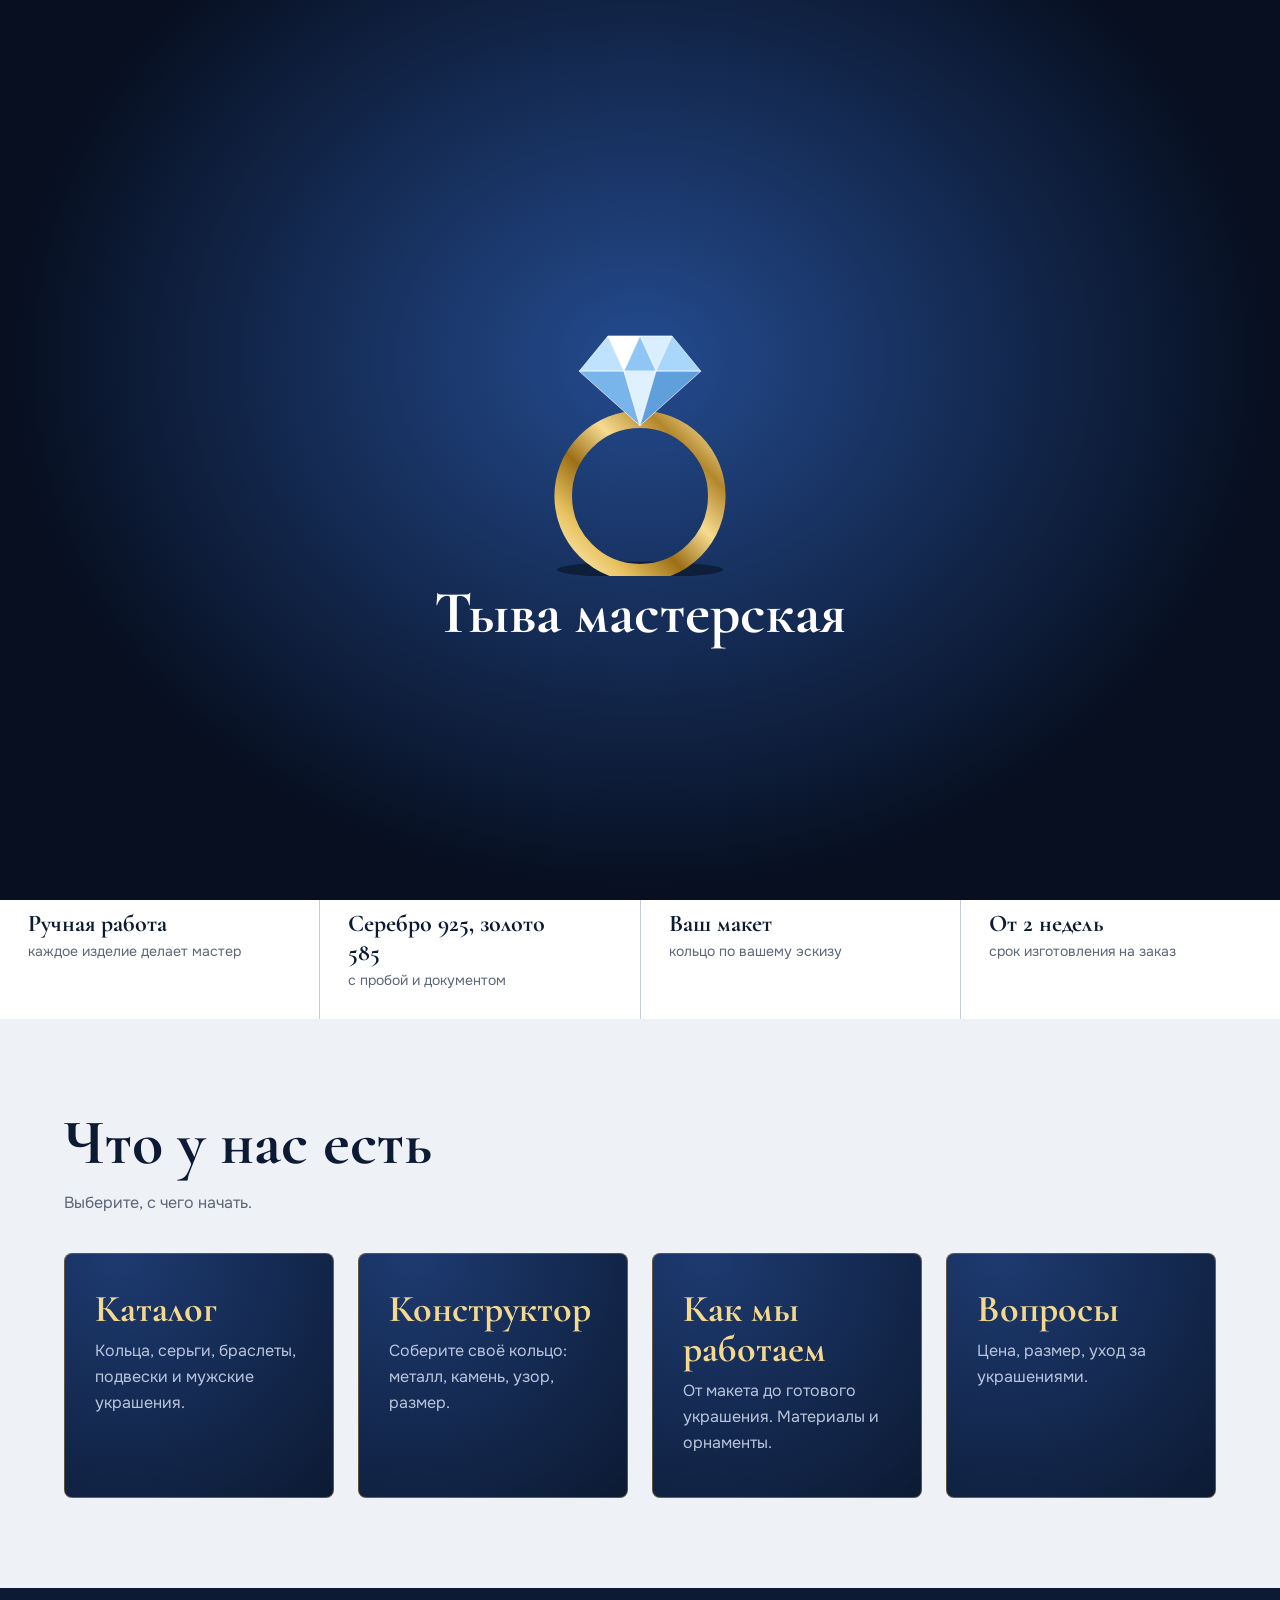
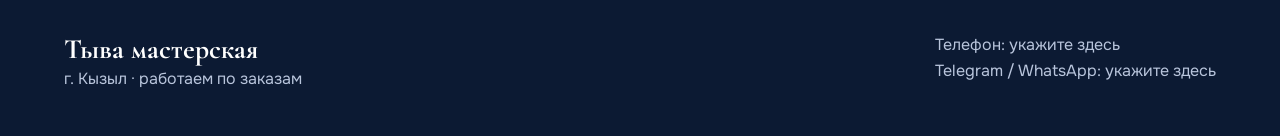
==== commit e073f9a0: "Add files via upload" ====
--- a/index.html
+++ b/index.html
@@ -1,190 +1,23 @@
 <!DOCTYPE html>
 <html lang="ru"><head><meta charset="utf-8"><meta name="viewport" content="width=device-width,initial-scale=1">
-<title>Тыва мастерская — ювелирная мастерская</title>
+<title>Ювелирная мастерская — Тыва мастерская</title>
 <link href="https://fonts.googleapis.com/css2?family=Cormorant+Garamond:ital,wght@0,500;0,700;1,500&family=Onest:wght@400;500;600&display=swap" rel="stylesheet">
-<style>
-:root{--ink:#0C1A33;--ink2:#17305C;--gold:#D4A24A;--gold2:#F3D88E;--pearl:#EEF1F6;--tx:#16223A;--mut:#5B6678}
-*{box-sizing:border-box}html{scroll-behavior:smooth}
-body{margin:0;font:16px/1.65 Onest,system-ui,sans-serif;color:var(--tx);background:var(--pearl)}
-h1,h2,h3{font-family:'Cormorant Garamond',Georgia,serif;margin:0;line-height:1.05}
-h2{font-size:clamp(36px,5vw,64px);color:var(--ink);font-weight:700}
-.dark h2{color:#fff}
-header{position:sticky;top:0;z-index:9;display:flex;justify-content:space-between;align-items:center;padding:14px 5vw;background:rgba(12,26,51,.88);backdrop-filter:blur(10px);border-bottom:1px solid #D4A24A44}
-.logo{font:700 28px 'Cormorant Garamond',serif;color:#fff;text-decoration:none}.logo b{color:var(--gold);font-style:italic;font-weight:500}
-nav a{margin-left:24px;color:#C9D3E6;text-decoration:none;font-size:15px}nav a:hover{color:var(--gold2)}
-.btn{display:inline-block;border:0;cursor:pointer;text-decoration:none;font:600 15px Onest,sans-serif;padding:14px 30px;color:#1a1204;background:linear-gradient(135deg,var(--gold2),var(--gold) 55%,#B98528);border-radius:40px;box-shadow:0 6px 20px #D4A24A44}
-.btn:hover{filter:brightness(1.08)}.btn.ghost{background:none;color:#fff;border:1px solid #ffffff66;box-shadow:none;margin-left:10px}
-:focus-visible{outline:3px solid var(--gold);outline-offset:3px}
-.hero{background:radial-gradient(ellipse at 75% 40%,#244B8F 0,#0C1A33 60%);color:#fff;padding:80px 5vw 100px;display:grid;grid-template-columns:1.15fr .85fr;gap:50px;align-items:center}
-.hero h1{font-size:clamp(50px,7.5vw,106px);font-weight:700}.hero h1 i{color:var(--gold2);font-weight:500}
-.hero p{max-width:48ch;font-size:18px;color:#C9D3E6;margin:22px 0 32px}
-.arch{position:relative;border-radius:999px 999px 16px 16px;border:1px solid var(--gold);padding:12px;background:#0C1A33aa}
-.arch>div{border-radius:999px 999px 8px 8px;overflow:hidden;aspect-ratio:3/4;background:radial-gradient(circle at 50% 38%,#33599f,#0a1630 72%);position:relative;display:grid;place-items:center}
-.arch img{position:absolute;inset:0;width:100%;height:100%;object-fit:cover}
-.arch svg{width:92%}
-.ornament{height:24px;background:var(--ink);position:relative}
-.ornament:after{content:"";position:absolute;inset:0;background:var(--gold);-webkit-mask:url("data:image/svg+xml,%3Csvg xmlns='http://www.w3.org/2000/svg' width='40' height='24'%3E%3Cpath d='M0 12L10 3l10 9-10 9zM20 12l10-9 10 9-10 9z' fill='none' stroke='%23000' stroke-width='1.6'/%3E%3C/svg%3E") repeat-x center;mask:url("data:image/svg+xml,%3Csvg xmlns='http://www.w3.org/2000/svg' width='40' height='24'%3E%3Cpath d='M0 12L10 3l10 9-10 9zM20 12l10-9 10 9-10 9z' fill='none' stroke='%23000' stroke-width='1.6'/%3E%3C/svg%3E") repeat-x center}
-.perks{display:grid;grid-template-columns:repeat(auto-fit,minmax(220px,1fr));gap:1px;background:#C5CCDA}
-.perks div{background:#fff;padding:26px 5vw 26px 28px}.perks b{font:700 24px 'Cormorant Garamond',serif;color:var(--ink);display:block}.perks span{color:var(--mut);font-size:14px}
-section{padding:90px 5vw}.sub{color:var(--mut);max-width:62ch;margin:14px 0 36px}.dark .sub{color:#B9C5DC}
-.dark{background:radial-gradient(ellipse at 20% 0,#1d3a70 0,#0C1A33 55%);color:#fff}
-.tabs{display:flex;gap:8px;flex-wrap:wrap;margin-bottom:28px}
-.tabs button{background:#fff;border:1px solid #C5CCDA;color:var(--ink);padding:9px 20px;border-radius:30px;cursor:pointer;font:500 15px Onest,sans-serif}
-.tabs button[aria-pressed=true]{background:var(--ink);color:var(--gold2);border-color:var(--ink)}
-.grid{display:grid;grid-template-columns:repeat(auto-fill,minmax(250px,1fr));gap:26px}
-.item{background:#fff;border-radius:6px;overflow:hidden;box-shadow:0 10px 30px #0C1A3314;transition:transform .25s}
-.item:hover{transform:translateY(-4px)}
-.pic{aspect-ratio:1;position:relative;background:radial-gradient(circle at 50% 35%,#2f5399,#0c1a33 75%);display:grid;place-items:center}
-.pic svg{width:80%}.pic img{position:absolute;inset:0;width:100%;height:100%;object-fit:cover}
-.info{padding:18px 20px 20px}.info h3{font-size:26px;color:var(--ink)}.info small{color:var(--mut);display:block}
-.row{display:flex;justify-content:space-between;align-items:center;margin-top:14px}.price{font:700 24px 'Cormorant Garamond',serif;color:#8A5E10}
-.row button{background:var(--ink);color:#fff;border:0;padding:9px 18px;border-radius:30px;cursor:pointer;font:500 14px Onest,sans-serif}.row button:hover{background:var(--ink2)}
-.ctor{display:grid;grid-template-columns:minmax(300px,.95fr) 1.05fr;gap:40px;align-items:start}
-.stage{position:sticky;top:84px;border:1px solid #D4A24A66;border-radius:8px;padding:16px;background:radial-gradient(circle at 50% 38%,#2c4f94,#0a1630 75%)}
-.stage svg{display:block;width:100%;max-width:460px;margin:auto}
-.bd{width:100%;border-collapse:collapse;font-size:14px;margin-top:8px}.bd td{padding:5px 2px;border-top:1px solid #ffffff22;color:#C9D3E6}.bd td:last-child{text-align:right;color:#fff}
-.tot{display:flex;justify-content:space-between;align-items:baseline;border-top:1px solid var(--gold);margin-top:6px;padding-top:10px}.tot b{font:700 40px 'Cormorant Garamond',serif;color:var(--gold2)}
-fieldset{border:0;padding:0;margin:0 0 22px}legend{font-weight:600;margin-bottom:9px;color:var(--gold2);font-size:14px;padding:0}
-.opts{display:flex;flex-wrap:wrap;gap:8px}.opts label{cursor:pointer}.opts input{position:absolute;opacity:0}
-.opts span{display:flex;align-items:center;gap:8px;border:1px solid #4a6aa5;padding:7px 15px;border-radius:30px;font-size:14px;background:#ffffff0d}
-.opts input:checked+span{background:linear-gradient(135deg,var(--gold2),var(--gold));border-color:var(--gold);color:#1a1204;font-weight:600}
-.opts input:focus-visible+span{outline:3px solid #fff}.dot{width:15px;height:15px;border-radius:50%;border:1px solid #0007}
-input[type=range]{width:100%;accent-color:var(--gold)}.hint{font-size:13px;color:#9fb0d0;margin-top:4px}
-.field,.out input,.out textarea{width:100%;padding:12px;font:inherit;border-radius:6px;border:1px solid #4a6aa5;background:#0a1630;color:#fff}
-.steps{display:grid;grid-template-columns:repeat(auto-fit,minmax(220px,1fr));gap:24px;counter-reset:s;margin-top:34px}
-.steps div{counter-increment:s;border-top:2px solid var(--gold);padding-top:16px}
-.steps div:before{content:counter(s);font:italic 700 44px 'Cormorant Garamond',serif;color:var(--gold)}
-.steps h3{font-size:26px;color:var(--ink)}.steps p{color:var(--mut);margin:6px 0 0;font-size:15px}
-.mats{display:grid;grid-template-columns:repeat(auto-fit,minmax(260px,1fr));gap:22px;margin-top:30px}
-.mats article{border:1px solid #D4A24A66;border-radius:8px;padding:24px;background:#ffffff0a}.mats h3{font-size:28px;color:var(--gold2)}.mats p{margin:8px 0 0;color:#B9C5DC;font-size:15px}
-details{background:#fff;border-radius:6px;padding:16px 22px;margin-bottom:10px;max-width:820px}summary{cursor:pointer;font-weight:600;color:var(--ink)}details p{color:var(--mut);margin:10px 0 0}
-#order{background:#DCE3EE}.out{max-width:780px}.cart{list-style:none;padding:0;margin:0}
-.cart li{display:flex;justify-content:space-between;gap:16px;padding:10px 0;border-bottom:1px solid #b4bdd0}.cart small{color:var(--mut)}.cart button{background:none;border:0;color:#a33;cursor:pointer;font-size:16px}
-.out label{display:block;margin:14px 0 5px;font-weight:500}.out input,.out textarea{background:#fff;color:var(--tx);border-color:#9aa6bf}
-pre{background:#fff;border-left:4px solid var(--gold);padding:16px;white-space:pre-wrap;font:14px/1.5 Onest,sans-serif;border-radius:4px}
-footer{background:var(--ink);color:#B9C5DC;padding:44px 5vw;display:flex;justify-content:space-between;flex-wrap:wrap;gap:20px}
-footer b{font:700 28px 'Cormorant Garamond',serif;color:#fff}
-@media(max-width:820px){.hero,.ctor{grid-template-columns:1fr}.stage{position:static}.arch{max-width:360px;margin:auto}nav a{margin-left:12px;font-size:14px}}
-</style></head><body>
+<link rel="stylesheet" href="style.css"><script>document.documentElement.className='js'</script></head><body>
 <svg width="0" height="0" style="position:absolute"><defs>
 <linearGradient id="gM" x1="0" y1="0" x2="1" y2="1"><stop offset="0" stop-color="#fff"/><stop offset=".2" stop-color="#cfd5de"/><stop offset=".4" stop-color="#8b93a1"/><stop offset=".6" stop-color="#eef1f5"/><stop offset=".8" stop-color="#9aa2b0"/><stop offset="1" stop-color="#f6f8fa"/></linearGradient>
 <linearGradient id="gG" x1="0" y1="0" x2="1" y2="1"><stop offset="0" stop-color="#fff3c4"/><stop offset=".2" stop-color="#e8c260"/><stop offset=".4" stop-color="#9c6f17"/><stop offset=".6" stop-color="#f6dc90"/><stop offset=".8" stop-color="#b3862b"/><stop offset="1" stop-color="#ffe9a8"/></linearGradient>
 <linearGradient id="gR" x1="0" y1="0" x2="1" y2="1"><stop offset="0" stop-color="#ffe3d6"/><stop offset=".2" stop-color="#e8a78d"/><stop offset=".4" stop-color="#9a5640"/><stop offset=".6" stop-color="#f8cdbb"/><stop offset=".8" stop-color="#b06a52"/><stop offset="1" stop-color="#ffe6da"/></linearGradient>
 <linearGradient id="gB" x1="0" y1="0" x2="1" y2="1"><stop offset="0" stop-color="#9aa0ad"/><stop offset=".2" stop-color="#555b69"/><stop offset=".4" stop-color="#1c1f28"/><stop offset=".6" stop-color="#7b8190"/><stop offset=".8" stop-color="#2a2e38"/><stop offset="1" stop-color="#8a909d"/></linearGradient>
 <filter id="bl"><feGaussianBlur stdDeviation="5"/></filter></defs></svg>
+<header><a class="logo" href="index.html">Тыва <b>мастерская</b></a><nav><a href="index.html" class="act">Главная</a><a href="catalog.html">Каталог</a><a href="constructor.html">Конструктор</a><a href="about.html">Как мы работаем</a><a href="faq.html">Вопросы</a><a href="order.html">Заказ<span id="cc"></span></a></nav></header>
+<main><div class="hero"><div><h1 class="a" style="--d:.1s">Украшения с <i>душой степи</i></h1><p class="a" style="--d:.3s">Тыва мастерская делает кольца, серьги, браслеты и подвески из серебра и золота. Выберите готовое изделие или соберите своё кольцо — мастер изготовит его по вашему макету.</p><a class="btn a" style="--d:.5s" href="constructor.html">Собрать своё кольцо</a><a class="btn ghost a" style="--d:.6s" href="catalog.html">Каталог</a></div>
+<div class="arch a" style="--d:.4s"><i class="sp" style="top:14%;left:6%"></i><i class="sp" style="top:30%;right:4%;animation-delay:1s;width:18px;height:18px"></i><i class="sp" style="bottom:22%;left:10%;animation-delay:2s;width:20px;height:20px"></i><div><img src="images/hero.jpg" alt="" onerror="this.remove()"><svg id="heroArt" viewBox="0 0 200 200" aria-hidden="true"></svg></div></div></div>
+<div class="ornament"></div><div class="perks"><div><b>Ручная работа</b><span>каждое изделие делает мастер</span></div><div><b>Серебро 925, золото 585</b><span>с пробой и документом</span></div><div><b>Ваш макет</b><span>кольцо по вашему эскизу</span></div><div><b>От 2 недель</b><span>срок изготовления на заказ</span></div></div>
 
-<header><a class="logo" href="#top">Тыва <b>мастерская</b></a><nav><a href="#catalog">Каталог</a><a href="#design">Конструктор</a><a href="#how">Как мы работаем</a><a href="#faq">Вопросы</a><a href="#order">Заказ</a></nav></header>
-<main id="top">
-<div class="hero"><div><h1>Украшения с <i>душой степи</i></h1><p>Тыва мастерская делает кольца, серьги, браслеты и подвески из серебра и золота. Выберите готовое изделие или соберите своё кольцо — мастер изготовит его по вашему макету.</p><a class="btn" href="#design">Собрать своё кольцо</a><a class="btn ghost" href="#catalog">Каталог</a></div>
-<div class="arch"><div><img src="images/hero.jpg" alt="" onerror="this.remove()"><svg id="heroArt" viewBox="0 0 200 200" aria-hidden="true"></svg></div></div></div>
-<div class="ornament"></div>
-<div class="perks"><div><b>Ручная работа</b><span>каждое изделие делает мастер</span></div><div><b>Серебро 925, золото 585</b><span>с пробой и документом</span></div><div><b>Ваш макет</b><span>кольцо по вашему эскизу</span></div><div><b>От 2 недель</b><span>срок изготовления на заказ</span></div></div>
-
-<section id="catalog"><h2>Каталог</h2><p class="sub">Готовые изделия из мастерской. Добавьте понравившееся в заказ — цену и срок мастер подтвердит.</p><div class="tabs" id="tabs"></div><div class="grid" id="grid"></div></section>
-
-<section id="design" class="dark"><h2>Конструктор кольца</h2><p class="sub">Выберите металл, камень, оправу и узор — кольцо перерисуется сразу, а справа внизу появится расчёт веса и цены. Готовый макет отправьте в заказ.</p>
-<div class="ctor"><div class="stage"><svg id="ring" viewBox="0 0 400 400" role="img" aria-label="Макет кольца"></svg><table class="bd" id="bd"></table><div class="tot"><span>Ориентировочно</span><b id="rp"></b></div></div>
-<div>
-<fieldset><legend>Металл</legend><div class="opts" id="o-metal"></div></fieldset>
-<fieldset><legend>Поверхность</legend><div class="opts" id="o-fin"></div></fieldset>
-<fieldset><legend>Центральный камень</legend><div class="opts" id="o-stone"></div></fieldset>
-<fieldset><legend>Форма камня</legend><div class="opts" id="o-shape"></div></fieldset>
-<fieldset><legend>Размер камня</legend><div class="opts" id="o-ssz"></div></fieldset>
-<fieldset><legend>Оправа</legend><div class="opts" id="o-set"></div></fieldset>
-<fieldset><legend>Боковые камни</legend><div class="opts" id="o-side"></div></fieldset>
-<fieldset><legend>Узор на шинке</legend><div class="opts" id="o-pat"></div></fieldset>
-<fieldset><legend>Профиль шинки</legend><div class="opts" id="o-prof"></div></fieldset>
-<fieldset><legend>Ширина шинки: <span id="wv"></span> мм</legend><input type="range" id="width" min="2" max="10" step=".5" value="4" aria-label="Ширина"></fieldset>
-<fieldset><legend>Размер кольца (внутренний диаметр): <span id="sv"></span> мм</legend><input type="range" id="size" min="15" max="23" step=".5" value="17.5" aria-label="Размер"><div class="hint">Женские кольца чаще 16–18 мм, мужские — 19–21 мм. Не уверены — укажите в заказе, подскажем, как измерить.</div></fieldset>
-<fieldset><legend>Гравировка внутри (до 16 знаков)</legend><input class="field" type="text" id="engr" maxlength="16" placeholder="Имя, дата или слово"></fieldset>
-<button class="btn" id="addRing">Добавить макет в заказ</button></div></div></section>
-
-<section id="how"><h2>Как мы работаем</h2><div class="steps"><div><h3>Макет</h3><p>Вы собираете кольцо в конструкторе или присылаете свой эскиз.</p></div><div><h3>Согласование</h3><p>Мастер связывается, уточняет размер и детали, называет точную цену.</p></div><div><h3>Изготовление</h3><p>Отливка, ручная обработка, закрепка камней и полировка — от 2 недель.</p></div><div><h3>Выдача</h3><p>Проверяем размер, упаковываем и передаём украшение вам.</p></div></div></section>
-
-<section class="dark"><h2>Материалы</h2><div class="mats"><article><h3>Серебро 925</h3><p>Сплав с медью для прочности. Подходит для повседневных украшений, может быть чернёным.</p></article><article><h3>Золото 585</h3><p>Жёлтое и розовое. Тяжелее и прочнее серебра, не темнеет со временем.</p></article><article><h3>Камни</h3><p>Бирюза, изумруд, сапфир, рубин и фианит. Бирюза — традиционный камень мастеров Тувы.</p></article><article><h3>Орнаменты</h3><p>«Рога барана», ромбы и меандр — тувинские мотивы, символы достатка и защиты.</p></article></div></section>
-
-<section id="faq"><h2>Частые вопросы</h2><p class="sub"></p>
-<details><summary>Сколько стоит кольцо по моему макету?</summary><p>Цена в конструкторе — ориентировочная: она учитывает вес металла, камни и работу. Точную сумму мастер называет после согласования.</p></details>
-<details><summary>Как узнать свой размер?</summary><p>Измерьте внутренний диаметр любого подходящего кольца линейкой в миллиметрах. Это и есть размер для конструктора.</p></details>
-<details><summary>Можно ли заказать свой рисунок?</summary><p>Да. Опишите идею в пожеланиях к заказу или пришлите эскиз мастеру.</p></details>
-<details><summary>Как ухаживать за украшениями?</summary><p>Храните отдельно в мягкой ткани, не носите в бане и при уборке с химией, протирайте сухой салфеткой.</p></details></section>
-
-<section id="order"><h2>Ваш заказ</h2><p class="sub">Проверьте список и оставьте контакты — мастер свяжется с вами.</p>
-<div class="out"><ul class="cart" id="cart"></ul><div class="tot" style="border-color:#8a96b0"><span>Итого (ориентировочно)</span><b id="sum" style="color:var(--ink)"></b></div>
-<label for="nm">Имя</label><input id="nm" autocomplete="name"><label for="ct">Телефон или Telegram</label><input id="ct" autocomplete="tel"><label for="cm">Пожелания</label><textarea id="cm" rows="3"></textarea>
-<p><button class="btn" id="send">Оформить заявку</button></p><div id="res" aria-live="polite"></div></div></section>
-</main>
+<section><h2>Что у нас есть</h2><p class="sub">Выберите, с чего начать.</p><div class="tiles">
+<a class="tile" href="catalog.html"><h3>Каталог</h3><p>Кольца, серьги, браслеты, подвески и мужские украшения.</p></a>
+<a class="tile" href="constructor.html"><h3>Конструктор</h3><p>Соберите своё кольцо: металл, камень, узор, размер.</p></a>
+<a class="tile" href="about.html"><h3>Как мы работаем</h3><p>От макета до готового украшения. Материалы и орнаменты.</p></a>
+<a class="tile" href="faq.html"><h3>Вопросы</h3><p>Цена, размер, уход за украшениями.</p></a></div></section></main>
 <footer><div><b>Тыва мастерская</b><br>г. Кызыл · работаем по заказам</div><div>Телефон: укажите здесь<br>Telegram / WhatsApp: укажите здесь</div></footer>
-
-<script>
-const $=s=>document.querySelector(s),fmt=n=>n.toLocaleString('ru-RU')+' ₽';
-const mix=(h,f)=>{const n=parseInt(h.slice(1),16);return'rgb('+[n>>16,n>>8&255,n&255].map(v=>Math.round(f>0?v+(255-v)*f:v*(1+f)))+')'};
-const EX={round:2,oval:2,sq:4,rhomb:1,drop:2};
-function pts(sh,k,cx,cy){const N=16,o=[];for(let i=0;i<N;i++){const t=i/N*6.2832,c=Math.cos(t),s=Math.sin(t),e=2/EX[sh];let x=Math.sign(c)*Math.abs(c)**e,y=Math.sign(s)*Math.abs(s)**e;
- if(sh=='oval'){x*=.8;y*=1.15}if(sh=='rhomb'){x*=1.05;y*=1.3}if(sh=='drop'){y*=1.1;if(y<0)x*=1+y*.6}o.push([cx+x*k,cy+y*k])}return o}
-const P=a=>a.map(p=>p[0].toFixed(1)+','+p[1].toFixed(1)).join(' ');
-function gem(cx,cy,k,sh,col,set,m){const o=pts(sh,k,cx,cy),n=pts(sh,k*.55,cx,cy),N=16;let g='';
- if(set=='Закрепка')g+=`<polygon points="${P(o)}" fill="${mix(col,-.6)}" stroke="url(#${m})" stroke-width="${k*.3}" stroke-linejoin="round"/>`;
- for(let i=0;i<N;i++){const j=(i+1)%N,a=(i+.5)/N*6.2832,f=.34*Math.cos(a+2.36)+(i%2?.14:-.1);
-  g+=`<polygon points="${P([o[i],o[j],n[j],n[i]])}" fill="${mix(col,f)}" stroke="${mix(col,-.45)}" stroke-width=".5"/>`}
- g+=`<polygon points="${P(n)}" fill="${mix(col,.18)}" stroke="${mix(col,-.4)}" stroke-width=".5"/><polygon points="${P(n.slice(9).concat(n.slice(0,3)))}" fill="#fff" opacity=".28"/>`;
- if(set=='Крапаны')for(let i=0;i<N;i+=4)g+=`<circle cx="${o[i][0]}" cy="${o[i][1]}" r="${k*.17}" fill="url(#${m})" stroke="#0005" stroke-width=".5"/>`;
- g+=`<path d="M${cx-k*.4} ${cy-k*.62}l${k*.06} ${k*.14} ${k*.14} ${k*.06}-${k*.14} ${k*.06}-${k*.06} ${k*.14}-${k*.06}-${k*.14}-${k*.14}-${k*.06} ${k*.14}-${k*.06}z" fill="#fff" opacity=".95"/>`;return g}
-/* иллюстрации каталога */
-function art(c,m,gc,sh){const gm=(x,y,k)=>gc?gem(x,y,k,sh,gc,'Крапаны',m):`<path d="M${x} ${y-k}l${k} ${k}-${k} ${k}-${k}-${k}z" fill="none" stroke="#0007" stroke-width="2"/>`,st=(w)=>`stroke="url(#${m})" stroke-width="${w}" fill="none"`;
- return{ring:`<ellipse cx="100" cy="176" rx="46" ry="5" fill="#000" opacity=".4" filter="url(#bl)"/><circle cx="100" cy="122" r="44" ${st(14)}/><circle cx="100" cy="122" r="37" stroke="#0004" stroke-width="2" fill="none"/>${gm(100,66,19)}`,
- ear:`<path d="M58 28v22M142 28v22" ${st(3)}/><circle cx="58" cy="58" r="9" ${st(4)}/><circle cx="142" cy="58" r="9" ${st(4)}/><path d="M58 70c-18 22-10 52 0 62 10-10 18-40 0-62zM142 70c-18 22-10 52 0 62 10-10 18-40 0-62z" fill="url(#${m})"/>${gm(58,106,13)}${gm(142,106,13)}`,
- bra:`<ellipse cx="100" cy="176" rx="70" ry="6" fill="#000" opacity=".4" filter="url(#bl)"/><ellipse cx="100" cy="108" rx="70" ry="42" ${st(13)}/><ellipse cx="100" cy="108" rx="70" ry="42" stroke="#0006" stroke-width="2" stroke-dasharray="5 7" fill="none"/>${gc?gm(100,150,12):''}`,
- pen:`<path d="M40 20q60 80 120 0" ${st(2.5)} stroke-dasharray="4 2"/><circle cx="100" cy="76" r="6" ${st(3)}/>${gem(100,118,30,sh,gc||'#2fa8a0','Закрепка',m)}`,
- set:`<ellipse cx="100" cy="176" rx="46" ry="5" fill="#000" opacity=".4" filter="url(#bl)"/><circle cx="100" cy="126" r="40" ${st(14)}/><rect x="64" y="44" width="72" height="56" rx="12" fill="url(#${m})" stroke="#0005"/><rect x="74" y="54" width="52" height="36" rx="7" fill="#0003" stroke="#fff6"/><path d="M100 60l16 12-16 12-16-12z" fill="url(#${m})"/>`}[c]}
-const items=[['ring','Кольцо «Хоорай»','Серебро 925 · орнамент',5400,'gM','','round','4,2 г'],['ring','Кольцо с бирюзой','Серебро 925 · бирюза',7900,'gM','#2fa8a0','oval','5,0 г'],['ring','Кольцо «Рога барана»','Золото 585',24500,'gG','','round','3,8 г'],['ring','Обручальное гладкое','Золото 585 · 4 мм',18900,'gR','','round','3,1 г'],
-['ear','Серьги-капли','Серебро · фианит',4800,'gM','#e8f4ff','round','3,4 г'],['ear','Серьги «Ромб»','Серебро · чернение',5200,'gB','#c4283f','rhomb','3,0 г'],['ear','Серьги с изумрудом','Золото 585',16800,'gG','#1f9d62','drop','2,9 г'],
-['bra','Браслет-цепь','Серебро 925',8600,'gM','','round','18 г'],['bra','Браслет «Меандр»','Серебро · чернение',11200,'gB','#2fa8a0','round','22 г'],
-['pen','Подвеска «Солнце»','Серебро · бирюза',3900,'gM','#2fa8a0','round','3,6 г'],['pen','Подвеска с сапфиром','Золото 585',21400,'gG','#2f55c9','drop','2,7 г'],
-['set','Печатка','Серебро · чернение',9800,'gB','','round','14 г'],['set','Запонки','Серебро 925',6700,'gM','','round','12 г']];
-const cats={ring:'Кольца',ear:'Серьги',bra:'Браслеты',pen:'Подвески',set:'Мужские украшения'};let cur='all';const cart=[];
-$('#heroArt').innerHTML=art('ring','gG','#2fa8a0','rhomb');
-function tabs(){$('#tabs').innerHTML='';[['all','Все'],...Object.entries(cats)].forEach(([k,v])=>{const b=document.createElement('button');b.textContent=v;b.setAttribute('aria-pressed',k==cur);b.onclick=()=>{cur=k;tabs();grid()};$('#tabs').append(b)})}
-function grid(){$('#grid').innerHTML=items.map((t,i)=>cur=='all'||t[0]==cur?`<article class="item"><div class="pic"><svg viewBox="0 0 200 200">${art(t[0],t[4],t[5],t[6])}</svg><img src="images/item-${i+1}.jpg" alt="${t[1]}" onerror="this.remove()"></div><div class="info"><h3>${t[1]}</h3><small>${t[2]}</small><small>Вес ≈ ${t[7]}</small><div class="row"><span class="price">${fmt(t[3])}</span><button onclick="add(${i})">В заказ</button></div></div></article>`:'').join('')}
-function add(i){const t=items[i];cart.push({n:t[1],d:t[2],p:t[3]});draw();location.hash='#order'}
-/* конструктор */
-const MET={'Серебро':{g:'gM',mid:'#aab1bd',d:10.4,c:140},'Чернёное серебро':{g:'gB',mid:'#3a3f4b',d:10.4,c:160},'Жёлтое золото':{g:'gG',mid:'#c99a35',d:13.4,c:6200},'Розовое золото':{g:'gR',mid:'#c9806a',d:13.4,c:6300}};
-const DOT={'Серебро':'#cfd5de','Чернёное серебро':'#3a3f4b','Жёлтое золото':'#e2b64f','Розовое золото':'#e3a58c'};
-const STN={'Без камня':[null,0],'Бирюза':['#2fa8a0',1500],'Изумруд':['#1f9d62',4800],'Сапфир':['#2f55c9',4200],'Рубин':['#c4283f',4500],'Фианит':['#e8f4ff',600],'Аметист':['#8a4fc7',1100]};
-const SH={'Круг':'round','Овал':'oval','Ромб':'rhomb','Капля':'drop','Квадрат':'sq'},SS={'Малый':.8,'Средний':1,'Крупный':1.3};
-const S={metal:'Серебро',fin:'Глянцевая',stone:'Бирюза',shape:'Ромб',ssz:'Средний',set:'Крапаны',side:'Нет',pat:'Ромбы',prof:'Выпуклый'};
-const OPT={metal:Object.keys(MET),fin:['Глянцевая','Матовая'],stone:Object.keys(STN),shape:Object.keys(SH),ssz:Object.keys(SS),set:['Крапаны','Закрепка'],side:['Нет','Фианиты','Бирюза'],pat:['Гладкая','Ромбы','Меандр','Рога барана'],prof:['Плоский','Выпуклый']};
-const DOTS={metal:k=>DOT[k],stone:k=>STN[k][0]||'transparent'};
-for(const key in OPT){$('#o-'+key).innerHTML=OPT[key].map(k=>`<label><input type="radio" name="${key}" value="${k}" ${S[key]==k?'checked':''}><span>${DOTS[key]?`<i class="dot" style="background:${DOTS[key](k)}"></i>`:''}${k}</span></label>`).join('');
- $('#o-'+key).onchange=e=>{S[key]=e.target.value;ring()}}
-function calc(){const w=+$('#width').value,sz=+$('#size').value,M=MET[S.metal],t=S.prof=='Выпуклый'?1.7:1.5,g=Math.PI*(sz+t)*w*t/1000*M.d,has=!!STN[S.stone][0],sm=SS[S.ssz];
- const rows=[['Металл ('+g.toFixed(1).replace('.',',')+' г)',g*M.c],['Работа мастера',3500],['Центральный камень',has?STN[S.stone][1]*sm*sm:0],['Оправа',has&&S.set=='Закрепка'?400:0],['Боковые камни',S.side=='Нет'?0:1200],['Узор',S.pat=='Гладкая'?0:1800],['Гравировка',$('#engr').value?600:0]];
- const r=rows.map(x=>[x[0],Math.round(x[1]/100)*100]).filter(x=>x[1]>0);return{w,sz,g,rows:r,price:r.reduce((a,x)=>a+x[1],0)}}
-function ring(){const c=calc(),{w,sz}=c,M=MET[S.metal],m=M.g,matte=S.fin=='Матовая',R=58+(sz-15)*4,th=w*4.4,rm=R+th/2,cx=200,cy=240;
- const C=6.2832*rm;let s=`<ellipse cx="${cx}" cy="${cy+rm+th/2+4}" rx="${rm*.85}" ry="9" fill="#000" opacity=".5" filter="url(#bl)"/>`;
- s+=`<circle cx="${cx}" cy="${cy}" r="${rm}" fill="none" stroke="url(#${m})" stroke-width="${th}"/>`;
- if(matte)s+=`<circle cx="${cx}" cy="${cy}" r="${rm}" fill="none" stroke="${M.mid}" stroke-opacity=".6" stroke-width="${th}"/>`;
- s+=`<circle cx="${cx}" cy="${cy}" r="${R}" fill="none" stroke="#000" stroke-opacity=".45" stroke-width="3"/><circle cx="${cx}" cy="${cy}" r="${R+th}" fill="none" stroke="#fff" stroke-opacity="${matte?.15:.5}" stroke-width="1.5"/>`;
- if(S.prof=='Выпуклый'){if(!matte)s+=`<circle cx="${cx}" cy="${cy}" r="${rm}" fill="none" stroke="#fff" stroke-opacity=".6" stroke-width="${th*.16}" stroke-dasharray="${C*.2} ${C*.8}" transform="rotate(205 ${cx} ${cy})"/>`;s+=`<circle cx="${cx}" cy="${cy}" r="${R+th*.86}" fill="none" stroke="#000" stroke-opacity=".18" stroke-width="${th*.2}"/>`}
- else s+=`<circle cx="${cx}" cy="${cy}" r="${R+th*.1}" fill="none" stroke="#000" stroke-opacity=".3"/><circle cx="${cx}" cy="${cy}" r="${R+th*.9}" fill="none" stroke="#000" stroke-opacity=".3"/>`;
- const n=Math.round(C/(th*1.1)),dk=mix(M.mid,-.55);
- if(S.pat!='Гладкая')for(let i=0;i<n;i++){const a=(i+.5)/n*360;if(a>24&&a<336){const tf=`transform="rotate(${a} ${cx} ${cy}) translate(${cx} ${cy-rm})"`,q=th*.5;
-  if(S.pat=='Ромбы')s+=`<path ${tf} d="M0-${q*.6}L${q*.45} 0 0 ${q*.6}-${q*.45} 0z" fill="${dk}" opacity=".7"/>`;
-  if(S.pat=='Меандр')s+=`<path ${tf} d="M-${q*.5} ${q*.4}v-${q*.8}h${q*.7}v${q*.5}h-${q*.35}" fill="none" stroke="${dk}" stroke-width="1.6"/>`;
-  if(S.pat=='Рога барана')s+=`<path ${tf} d="M0 ${q*.6}c-${q}-${q*.2}-${q*.7}-${q*1.2} 0-${q*.8}c${q*.4} ${q*.2} 0 ${q*.5}-${q*.2} ${q*.4}" fill="none" stroke="${dk}" stroke-width="1.6" stroke-linecap="round"/>`}}
- const col=STN[S.stone][0];
- if(S.side!='Нет'){const sc=S.side=='Бирюза'?'#2fa8a0':'#e8f4ff';for(const a of[-32,32]){const r=a*Math.PI/180;s+=gem(cx+Math.sin(r)*rm,cy-Math.cos(r)*rm,Math.min(th*.3,11),'round',sc,'Закрепка',m)}}
- if(col){const k=(20+w*1.4)*SS[S.ssz];s+=`<ellipse cx="${cx}" cy="${cy-rm-th*.05}" rx="${k*.9}" ry="${k*.5}" fill="#000" opacity=".35" filter="url(#bl)"/>`+gem(cx,cy-R-th-k*.15,k,SH[S.shape],col,S.set,m)}
- const e=$('#engr').value.replace(/[<&]/g,'');if(e)s+=`<text x="200" y="${cy+4}" text-anchor="middle" fill="#9fb4de" font-size="13" font-style="italic" font-family="Cormorant Garamond,serif">${e}</text>`;
- $('#ring').innerHTML=s;$('#wv').textContent=w;$('#sv').textContent=sz;$('#rp').textContent=fmt(c.price);
- $('#bd').innerHTML=c.rows.map(x=>`<tr><td>${x[0]}</td><td>${fmt(x[1])}</td></tr>`).join('')}
-$('#width').oninput=$('#size').oninput=$('#engr').oninput=ring;
-$('#addRing').onclick=()=>{const c=calc(),e=$('#engr').value,has=!!STN[S.stone][0];
- cart.push({n:'Кольцо по макету',p:c.price,d:`${S.metal}, ${S.fin.toLowerCase()}; камень: ${has?S.stone+', '+S.shape.toLowerCase()+', '+S.ssz.toLowerCase()+', оправа: '+S.set.toLowerCase():'нет'}; боковые: ${S.side.toLowerCase()}; узор: ${S.pat.toLowerCase()}; профиль: ${S.prof.toLowerCase()}; ширина ${c.w} мм; размер ${c.sz} мм; вес ≈ ${c.g.toFixed(1)} г${e?'; гравировка: «'+e+'»':''}`});draw();location.hash='#order'};
-function draw(){$('#cart').innerHTML=cart.length?cart.map((c,i)=>`<li><span><b>${c.n}</b><br><small>${c.d}</small></span><span>${fmt(c.p)} <button onclick="cart.splice(${i},1);draw()" aria-label="Убрать">✕</button></span></li>`).join(''):'<li>Пока пусто — выберите товар или соберите кольцо.</li>';$('#sum').textContent=fmt(cart.reduce((a,c)=>a+c.p,0))}
-$('#send').onclick=()=>{const r=$('#res');if(!cart.length||!$('#nm').value||!$('#ct').value){r.innerHTML='<p>Добавьте хотя бы одну позицию, имя и контакт.</p>';return}
- const txt=`Заказ «Тыва мастерская»\nКлиент: ${$('#nm').value}\nКонтакт: ${$('#ct').value}\n\n`+cart.map((c,i)=>`${i+1}. ${c.n} — ${c.d} — ${fmt(c.p)}`).join('\n')+`\n\nИтого: ${$('#sum').textContent}\nПожелания: ${$('#cm').value||'—'}`;
- r.innerHTML='<p><b>Заявка готова.</b> Отправьте текст мастеру или скачайте файл.</p><pre></pre><button class="btn" id="cp">Скопировать</button> <button class="btn ghost" style="color:var(--ink);border-color:var(--ink)" id="dl">Скачать .txt</button>';r.querySelector('pre').textContent=txt;
- $('#cp').onclick=()=>navigator.clipboard&&navigator.clipboard.writeText(txt);$('#dl').onclick=()=>{const a=document.createElement('a');a.href=URL.createObjectURL(new Blob([txt],{type:'text/plain'}));a.download='zakaz-tyva.txt';a.click()}};
-tabs();grid();ring();draw();
-</script></body></html>
+<script src="app.js"></script></body></html>
--- a/style.css
+++ b/style.css
@@ -0,0 +1,106 @@
+
+:root{--ink:#0C1A33;--ink2:#17305C;--gold:#D4A24A;--gold2:#F3D88E;--pearl:#EEF1F6;--tx:#16223A;--mut:#5B6678}
+*{box-sizing:border-box}html{scroll-behavior:smooth}
+body{margin:0;font:16px/1.65 Onest,system-ui,sans-serif;color:var(--tx);background:var(--pearl)}
+h1,h2,h3{font-family:'Cormorant Garamond',Georgia,serif;margin:0;line-height:1.05}
+h2{font-size:clamp(36px,5vw,64px);color:var(--ink);font-weight:700}
+.dark h2{color:#fff}
+header{position:sticky;top:0;z-index:9;display:flex;justify-content:space-between;align-items:center;padding:14px 5vw;background:rgba(12,26,51,.88);backdrop-filter:blur(10px);border-bottom:1px solid #D4A24A44}
+.logo{font:700 28px 'Cormorant Garamond',serif;color:#fff;text-decoration:none}.logo b{color:var(--gold);font-style:italic;font-weight:500}
+nav a{margin-left:24px;color:#C9D3E6;text-decoration:none;font-size:15px}nav a:hover{color:var(--gold2)}
+.btn{display:inline-block;border:0;cursor:pointer;text-decoration:none;font:600 15px Onest,sans-serif;padding:14px 30px;color:#1a1204;background:linear-gradient(135deg,var(--gold2),var(--gold) 55%,#B98528);border-radius:40px;box-shadow:0 6px 20px #D4A24A44}
+.btn:hover{filter:brightness(1.08)}.btn.ghost{background:none;color:#fff;border:1px solid #ffffff66;box-shadow:none;margin-left:10px}
+:focus-visible{outline:3px solid var(--gold);outline-offset:3px}
+.hero{background:radial-gradient(ellipse at 75% 40%,#244B8F 0,#0C1A33 60%);color:#fff;padding:80px 5vw 100px;display:grid;grid-template-columns:1.15fr .85fr;gap:50px;align-items:center}
+.hero h1{font-size:clamp(50px,7.5vw,106px);font-weight:700}.hero h1 i{color:var(--gold2);font-weight:500}
+.hero p{max-width:48ch;font-size:18px;color:#C9D3E6;margin:22px 0 32px}
+.arch{position:relative;border-radius:999px 999px 16px 16px;border:1px solid var(--gold);padding:12px;background:#0C1A33aa}
+.arch>div{border-radius:999px 999px 8px 8px;overflow:hidden;aspect-ratio:3/4;background:radial-gradient(circle at 50% 38%,#33599f,#0a1630 72%);position:relative;display:grid;place-items:center}
+.arch img{position:absolute;inset:0;width:100%;height:100%;object-fit:cover}
+.arch svg{width:92%}
+.ornament{height:24px;background:var(--ink);position:relative}
+.ornament:after{content:"";position:absolute;inset:0;background:var(--gold);-webkit-mask:url("data:image/svg+xml,%3Csvg xmlns='http://www.w3.org/2000/svg' width='40' height='24'%3E%3Cpath d='M0 12L10 3l10 9-10 9zM20 12l10-9 10 9-10 9z' fill='none' stroke='%23000' stroke-width='1.6'/%3E%3C/svg%3E") repeat-x center;mask:url("data:image/svg+xml,%3Csvg xmlns='http://www.w3.org/2000/svg' width='40' height='24'%3E%3Cpath d='M0 12L10 3l10 9-10 9zM20 12l10-9 10 9-10 9z' fill='none' stroke='%23000' stroke-width='1.6'/%3E%3C/svg%3E") repeat-x center}
+.perks{display:grid;grid-template-columns:repeat(auto-fit,minmax(220px,1fr));gap:1px;background:#C5CCDA}
+.perks div{background:#fff;padding:26px 5vw 26px 28px}.perks b{font:700 24px 'Cormorant Garamond',serif;color:var(--ink);display:block}.perks span{color:var(--mut);font-size:14px}
+section{padding:90px 5vw}.sub{color:var(--mut);max-width:62ch;margin:14px 0 36px}.dark .sub{color:#B9C5DC}
+.dark{background:radial-gradient(ellipse at 20% 0,#1d3a70 0,#0C1A33 55%);color:#fff}
+.tabs{display:flex;gap:8px;flex-wrap:wrap;margin-bottom:28px}
+.tabs button{background:#fff;border:1px solid #C5CCDA;color:var(--ink);padding:9px 20px;border-radius:30px;cursor:pointer;font:500 15px Onest,sans-serif}
+.tabs button[aria-pressed=true]{background:var(--ink);color:var(--gold2);border-color:var(--ink)}
+.grid{display:grid;grid-template-columns:repeat(auto-fill,minmax(250px,1fr));gap:26px}
+.item{background:#fff;border-radius:6px;overflow:hidden;box-shadow:0 10px 30px #0C1A3314;transition:transform .25s}
+.item:hover{transform:translateY(-4px)}
+.pic{aspect-ratio:1;position:relative;background:radial-gradient(circle at 50% 35%,#2f5399,#0c1a33 75%);display:grid;place-items:center}
+.pic svg{width:80%}.pic img{position:absolute;inset:0;width:100%;height:100%;object-fit:cover}
+.info{padding:18px 20px 20px}.info h3{font-size:26px;color:var(--ink)}.info small{color:var(--mut);display:block}
+.row{display:flex;justify-content:space-between;align-items:center;margin-top:14px}.price{font:700 24px 'Cormorant Garamond',serif;color:#8A5E10}
+.row button{background:var(--ink);color:#fff;border:0;padding:9px 18px;border-radius:30px;cursor:pointer;font:500 14px Onest,sans-serif}.row button:hover{background:var(--ink2)}
+.ctor{display:grid;grid-template-columns:minmax(300px,.95fr) 1.05fr;gap:40px;align-items:start}
+.stage{position:sticky;top:84px;border:1px solid #D4A24A66;border-radius:8px;padding:16px;background:radial-gradient(circle at 50% 38%,#2c4f94,#0a1630 75%)}
+.stage svg{display:block;width:100%;max-width:460px;margin:auto}
+.bd{width:100%;border-collapse:collapse;font-size:14px;margin-top:8px}.bd td{padding:5px 2px;border-top:1px solid #ffffff22;color:#C9D3E6}.bd td:last-child{text-align:right;color:#fff}
+.tot{display:flex;justify-content:space-between;align-items:baseline;border-top:1px solid var(--gold);margin-top:6px;padding-top:10px}.tot b{font:700 40px 'Cormorant Garamond',serif;color:var(--gold2)}
+fieldset{border:0;padding:0;margin:0 0 22px}legend{font-weight:600;margin-bottom:9px;color:var(--gold2);font-size:14px;padding:0}
+.opts{display:flex;flex-wrap:wrap;gap:8px}.opts label{cursor:pointer}.opts input{position:absolute;opacity:0}
+.opts span{display:flex;align-items:center;gap:8px;border:1px solid #4a6aa5;padding:7px 15px;border-radius:30px;font-size:14px;background:#ffffff0d}
+.opts input:checked+span{background:linear-gradient(135deg,var(--gold2),var(--gold));border-color:var(--gold);color:#1a1204;font-weight:600}
+.opts input:focus-visible+span{outline:3px solid #fff}.dot{width:15px;height:15px;border-radius:50%;border:1px solid #0007}
+input[type=range]{width:100%;accent-color:var(--gold)}.hint{font-size:13px;color:#9fb0d0;margin-top:4px}
+.field,.out input,.out textarea{width:100%;padding:12px;font:inherit;border-radius:6px;border:1px solid #4a6aa5;background:#0a1630;color:#fff}
+.steps{display:grid;grid-template-columns:repeat(auto-fit,minmax(220px,1fr));gap:24px;counter-reset:s;margin-top:34px}
+.steps div{counter-increment:s;border-top:2px solid var(--gold);padding-top:16px}
+.steps div:before{content:counter(s);font:italic 700 44px 'Cormorant Garamond',serif;color:var(--gold)}
+.steps h3{font-size:26px;color:var(--ink)}.steps p{color:var(--mut);margin:6px 0 0;font-size:15px}
+.mats{display:grid;grid-template-columns:repeat(auto-fit,minmax(260px,1fr));gap:22px;margin-top:30px}
+.mats article{border:1px solid #D4A24A66;border-radius:8px;padding:24px;background:#ffffff0a}.mats h3{font-size:28px;color:var(--gold2)}.mats p{margin:8px 0 0;color:#B9C5DC;font-size:15px}
+details{background:#fff;border-radius:6px;padding:16px 22px;margin-bottom:10px;max-width:820px}summary{cursor:pointer;font-weight:600;color:var(--ink)}details p{color:var(--mut);margin:10px 0 0}
+#order{background:#DCE3EE}.out{max-width:780px}.cart{list-style:none;padding:0;margin:0}
+.cart li{display:flex;justify-content:space-between;gap:16px;padding:10px 0;border-bottom:1px solid #b4bdd0}.cart small{color:var(--mut)}.cart button{background:none;border:0;color:#a33;cursor:pointer;font-size:16px}
+.out label{display:block;margin:14px 0 5px;font-weight:500}.out input,.out textarea{background:#fff;color:var(--tx);border-color:#9aa6bf}
+pre{background:#fff;border-left:4px solid var(--gold);padding:16px;white-space:pre-wrap;font:14px/1.5 Onest,sans-serif;border-radius:4px}
+footer{background:var(--ink);color:#B9C5DC;padding:44px 5vw;display:flex;justify-content:space-between;flex-wrap:wrap;gap:20px}
+footer b{font:700 28px 'Cormorant Garamond',serif;color:#fff}
+@media(max-width:820px){.hero,.ctor{grid-template-columns:1fr}.stage{position:static}.arch{max-width:360px;margin:auto}nav a{margin-left:12px;font-size:14px}}
+
+/* ===== анимации и страницы ===== */
+body{animation:fadeIn .6s}body.leave{opacity:0;transition:opacity .3s}
+header{flex-wrap:wrap;gap:8px}
+nav a{position:relative;white-space:nowrap}
+nav a:after{content:"";position:absolute;left:0;bottom:-4px;height:2px;width:100%;background:var(--gold);transform:scaleX(0);transition:transform .3s}
+nav a:hover:after,nav a.act:after{transform:scaleX(1)}nav a.act{color:var(--gold2)}
+#cc{display:inline-block}#cc:not(:empty){background:var(--gold);color:#1a1204;border-radius:20px;padding:0 8px;font-size:12px;font-weight:600;margin-left:6px}
+.bump{animation:bump .4s}
+.btn{position:relative;overflow:hidden;transition:transform .2s,filter .2s,box-shadow .3s}
+.btn:hover{transform:translateY(-2px);box-shadow:0 10px 28px #D4A24A66}.btn:active{transform:scale(.96)}
+.btn:after{content:"";position:absolute;top:0;left:-60%;width:40%;height:100%;background:linear-gradient(100deg,transparent,#fff9,transparent);transform:skewX(-20deg)}
+.btn:hover:after{animation:sheen .8s}.hero .btn:not(.ghost):after{animation:sheen 3.5s 3s infinite}
+.ornament:after{-webkit-mask-position:0 50%;mask-position:0 50%;animation:slide 2s linear infinite}
+.js:not(.ready) .a{opacity:0}.ready .a{animation:up .9s var(--d) backwards}
+#heroArt{position:relative;animation:float 6s ease-in-out infinite}
+.sp{position:absolute;width:26px;height:26px;background:#fff;clip-path:polygon(50% 0,60% 40%,100% 50%,60% 60%,50% 100%,40% 60%,0 50%,40% 40%);animation:tw 3s infinite;z-index:2}
+.tw{transform-box:fill-box;transform-origin:center;animation:tw 2.6s infinite}
+.pop{animation:pop .4s}
+.rv{opacity:0;transform:translateY(30px);transition:opacity .8s,transform .8s cubic-bezier(.2,.7,.2,1)}
+.rv.in{opacity:1;transform:none}.item.rv{transition:opacity .8s,transform .8s cubic-bezier(.2,.7,.2,1)}
+.item.in:hover{transform:translateY(-6px);transition:transform .25s}
+.item .pic svg{transition:transform .5s}.item:hover .pic svg{transform:scale(1.1) rotate(-4deg)}
+.tiles{display:grid;grid-template-columns:repeat(auto-fit,minmax(250px,1fr));gap:24px}
+.tile{display:block;text-decoration:none;color:#fff;padding:36px 30px 40px;border:1px solid #D4A24A66;border-radius:8px;background:radial-gradient(circle at 20% 0,#1d3a70,#0C1A33)}
+.tile h3{font-size:38px;color:var(--gold2)}.tile p{color:#B9C5DC;margin:8px 0 0}
+.tile.in:hover{transform:translateY(-8px);box-shadow:0 18px 40px #D4A24A44;transition:transform .3s,box-shadow .3s}
+.toast{position:fixed;left:50%;bottom:28px;background:var(--ink);color:#fff;border:1px solid var(--gold);padding:12px 22px;border-radius:40px;z-index:50;animation:toast 2.8s both}.toast a{color:var(--gold2)}
+#intro{position:fixed;inset:0;z-index:99;display:grid;place-items:center;align-content:center;gap:6px;cursor:pointer;background:radial-gradient(ellipse at 50% 40%,#244B8F,#070f20 70%);transition:opacity .8s,visibility .8s}
+#intro.out{opacity:0;visibility:hidden}#intro svg{width:min(320px,62vw)}
+#intro .rg{stroke-dasharray:302;stroke-dashoffset:302;animation:draw 1.5s .2s ease-out forwards}
+#intro .f{transform-box:fill-box;transform-origin:center;animation:facet .5s var(--d) backwards cubic-bezier(.2,1.4,.4,1)}
+#intro .st{transform-box:fill-box;transform-origin:center;transform:scale(0);animation:tw 1.6s var(--d) infinite}
+#intro h2{color:#fff;font-size:clamp(36px,6vw,60px);animation:txt 1.4s 1.9s backwards}
+@keyframes up{from{opacity:0;transform:translateY(34px)}}@keyframes fadeIn{from{opacity:0}}
+@keyframes float{50%{transform:translateY(-14px) rotate(1.5deg)}}
+@keyframes tw{0%,100%{transform:scale(0) rotate(0);opacity:0}50%{transform:scale(1) rotate(90deg);opacity:1}}
+@keyframes pop{from{transform:scale(.94);opacity:.6}}@keyframes bump{50%{transform:scale(1.6)}}
+@keyframes slide{to{-webkit-mask-position:40px 50%;mask-position:40px 50%}}@keyframes sheen{to{left:130%}}
+@keyframes draw{to{stroke-dashoffset:0}}@keyframes facet{from{opacity:0;transform:scale(.2)}}
+@keyframes txt{from{opacity:0;letter-spacing:.5em}}
+@keyframes toast{0%{opacity:0;transform:translate(-50%,30px)}10%,85%{opacity:1;transform:translate(-50%,0)}100%{opacity:0;transform:translate(-50%,10px)}}
+@media(prefers-reduced-motion:reduce){*,*:before,*:after{animation:none!important;transition:none!important}.rv,.js .a{opacity:1!important;transform:none!important}#intro{display:none}}
